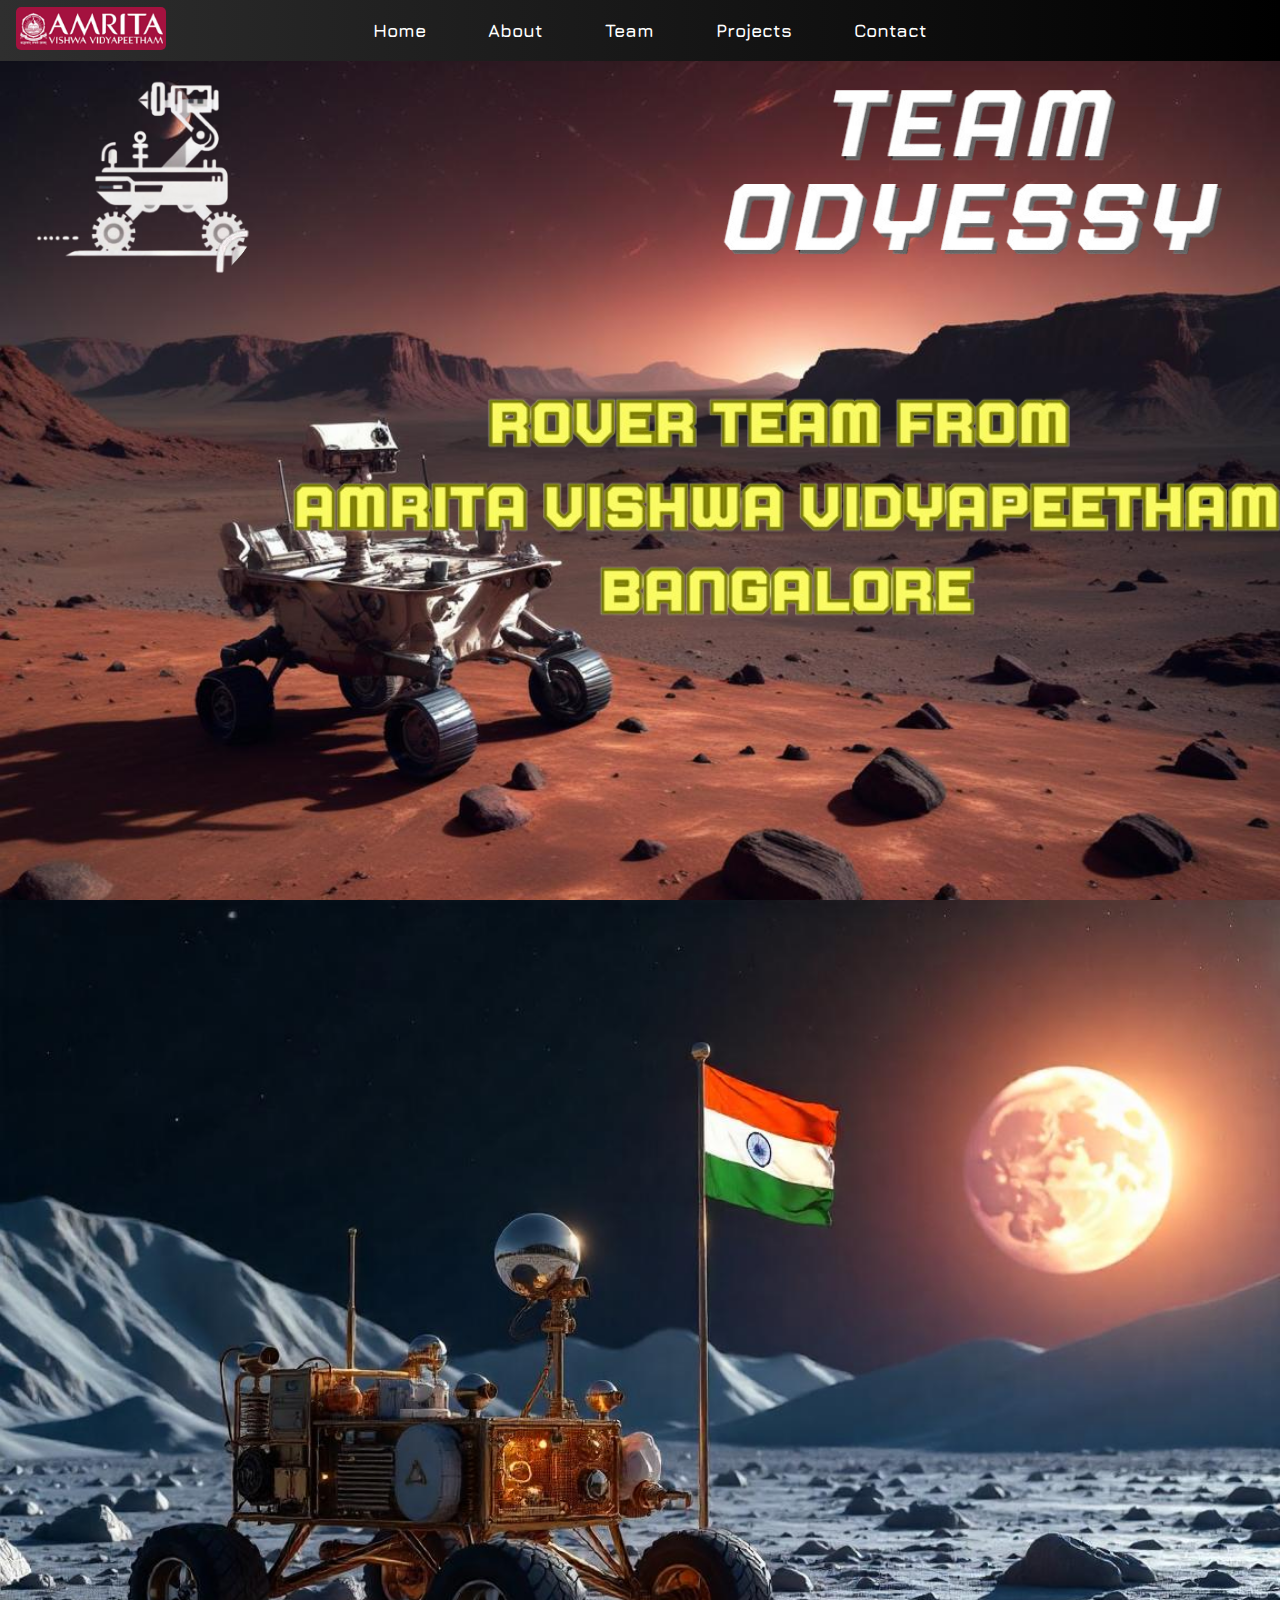
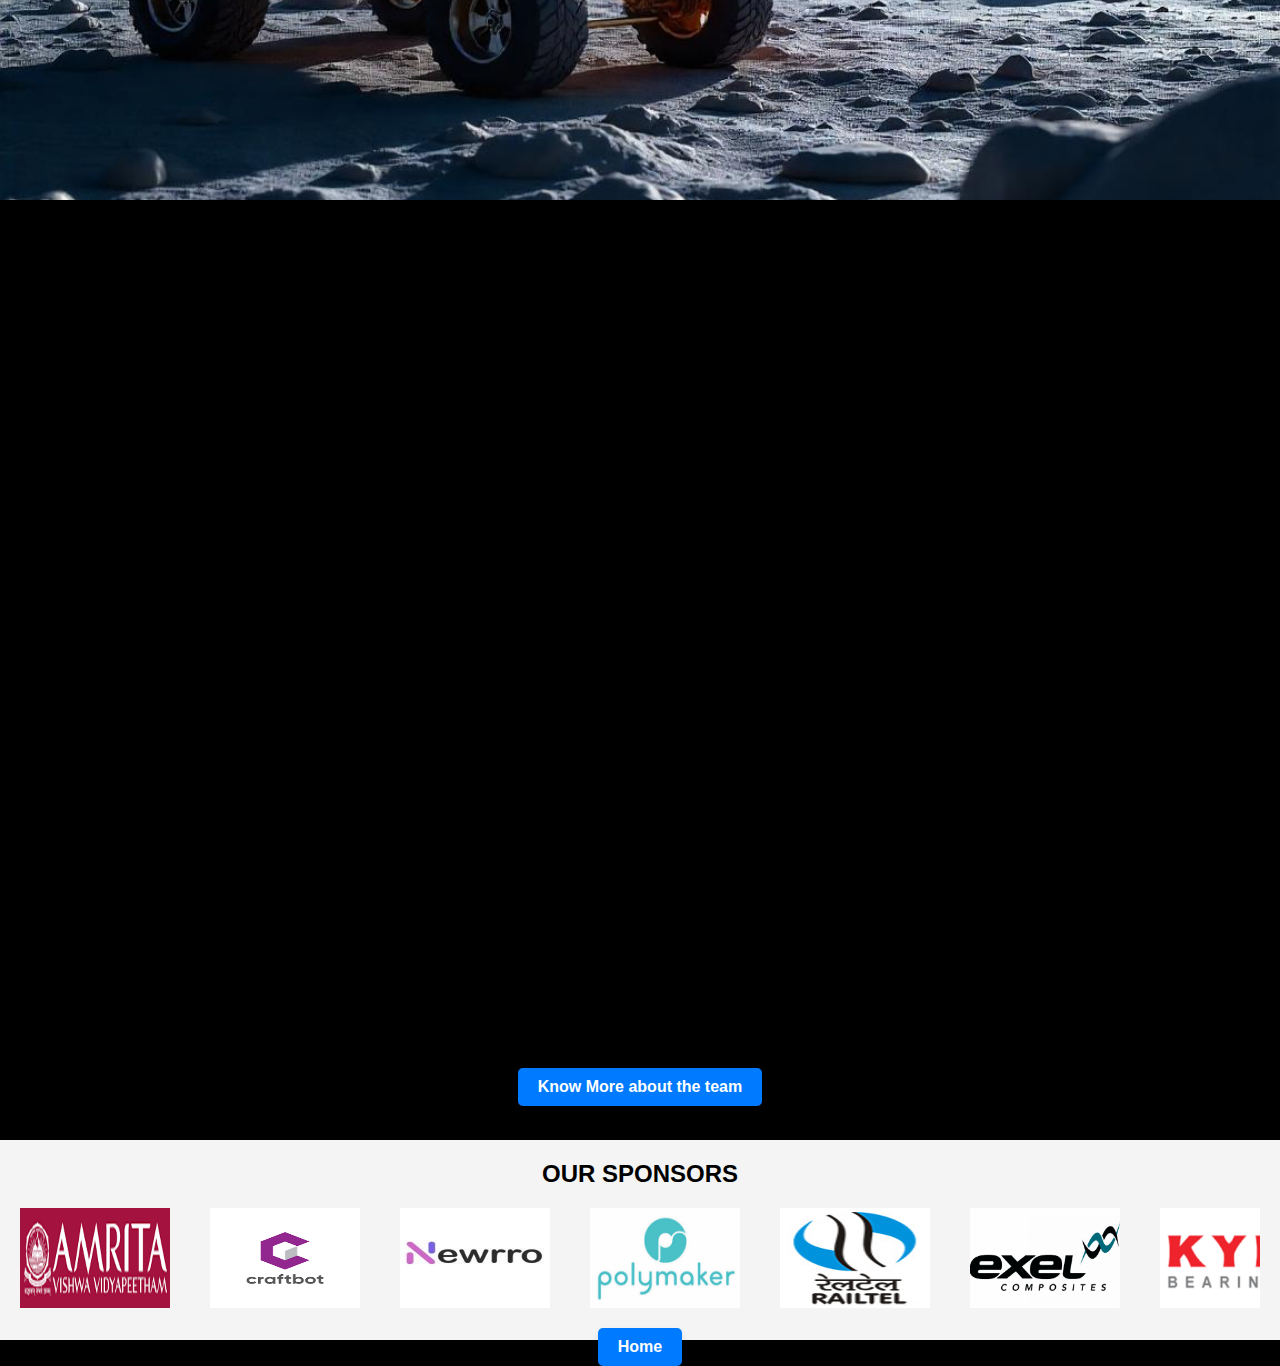
==== index.html @ bc25b9a4 "audio playback settings" ====
<!DOCTYPE html>
<html lang="en">
<head>
    <meta charset="UTF-8">
    <meta name="viewport" content="width=device-width, initial-scale=1.0">
    <title>Rover Team AVVB</title>
    <link rel="stylesheet" href="style.css">
    <link href="https://fonts.googleapis.com/css2?family=Jura:wght@400&display=swap" rel="stylesheet">
    <style>
        html {
            scroll-behavior: smooth;
        }
    </style>
    <style>
        .section4 {
            text-align: center;
            padding: 20px;
            background-color: #f4f4f4;
        }
        
        .sponsors-container {
            overflow: hidden;
            width: 100%;
            position: relative;
            margin: 20px 0;
        }
        
        .sponsors-slider {
            display: flex;
            gap: 40px;
            animation: scroll 10s linear infinite;
            will-change: transform;
        }
        
        .sponsors-slider img {
            width: 150px;
            height: 100px;
            flex-shrink: 0;
        }
        
        @keyframes scroll {
            0% {
                transform: translateX(0);
            }
            100% {
                transform: translateX(-100%);
            }
        }
        
        /* Use JavaScript to duplicate images for seamless effect */
        </style>
        
        <script>
        document.addEventListener("DOMContentLoaded", () => {
            const slider = document.querySelector(".sponsors-slider");
            const images = Array.from(slider.children);
        
            // Duplicate images for a seamless loop
            images.forEach((img) => {
                const clone = img.cloneNode(true);
                slider.appendChild(clone);
            });
        });
        </script>
    </style>

</head>
<body>
    <div class="custom-cursor"></div>

    <!-- Menu Bar -->
    <nav class="navbar">
        <ul class="nav-links">
            <li class="nav-logo">
                <a href="https://www.amrita.edu/campus/bengaluru/">
                    <img src="amrita.png" alt="Logo" class="logo-img"> 
                </a>
            </li>
            <break>
            </break>
            <li><a href="#section1">Home</a></li>
            <li><a href="#section2">About</a></li>
            <li><a href="#section3">Team</a></li>
            <li><a href="#section4">Projects</a></li>
            <li><a href="#section5">Contact</a></li>
        </ul>
    </nav>

    <div class="container">
        <!-- Section 1 -->
        <section id="section1" class="section1">
            <div class="logo">
                <img src="rover_logo-removebg-preview.png" alt="Logo">
            </div>
            <div class="team-name">
                <img src="Team_name-removebg-preview.png" alt="Team Name">
            </div>
            <div class="home-info">
                <img src="home_bg.png" alt="Home Background">
            </div>
        </section>
        
        <section id="section2" class="section2">
            <!-- Add content for Section 2 -->
        </section>
        <section id="section3" class="section3">
            <div class="video-container">
                <!-- Embed .mp4 Video -->
                <video id="playable-video" width="100%" height="auto" muted autoplay loop>
                    <source src="IRC (International Rover Challenge) ｜ Team Odyssey ｜ AVVB ｜ Rover Functionality Demonstration ｜.mp4" type="video/mp4">
                    Your browser does not support the video tag.
                </video>
            </div>
                               
            <br>
            <div class="know-more">
                <a href="Teams.html" class="button">Know More about the team</a>
            </div>
        </section>
        <section id="section5" class="section5">
        </section>

        <section id="section4" class="section4">
            <div>
                <h2>OUR SPONSORS</h2>
            </div>
            <div class="sponsors-container">
                <div class="sponsors-slider">
                    <img src="amrita.png" alt="Sponsor 1">
                    <img src="images.png" alt="Sponsor 2">
                    <img src="newwro.jpg" alt="Sponsor 3">
                    <img src="Polymaker.png" alt="Sponsor 4">
                    <img src="railtellogo.png" alt="Sponsor 5">
                    <img src="Screenshot 2024-12-31 112142.png" alt="Sponsor 6">
                    <img src="Screenshot 2024-12-31 112437.png" alt="Sponsor 7">
                    <img src="lighthouselogo.png" alt="Sponsor 8">
                </div>
            </div>
            <div class="text">
                <a href="#section1" class="button">Home</a>
            </div>
        </section>
    </div>

    <script>
        const cursor = document.querySelector('.custom-cursor');
        document.addEventListener('mousemove', (e) => {
            cursor.style.top = `${e.clientY}px`;
            cursor.style.left = `${e.clientX}px`;
        });

        document.addEventListener('mousedown', () => {
            cursor.style.transform = 'scale(0.8)';
        });

        document.addEventListener('mouseup', () => {
            cursor.style.transform = 'scale(1)';
        });
    </script>
    <script>
        const video = document.getElementById('playable-video');
    
        // Unmute and play the video when the section is visible and user has interacted
        const observer = new IntersectionObserver((entries) => {
            entries.forEach(entry => {
                if (entry.isIntersecting) {
                    if (video.paused) {
                        video.play(); // Play the video if it's paused
                    }
    
                    // Check if the user has interacted with the page
                    if (!video.muted && video.readyState >= 3) {
                        video.muted = false; // Unmute the video
                    }
                } else {
                    video.pause(); // Pause video when not visible
                }
            });
        }, { threshold: 0.5 }); // Trigger when 50% of the video is visible
    
        // Observe the video container
        observer.observe(video);
    
        // Ensure unmuting works after user interaction
        document.addEventListener('click', () => {
            if (video.muted) {
                video.muted = false; // Unmute the video
                video.play(); // Play the video if muted
            }
        });
    </script>    
</body>
</html>
---- style.css ----
/* Reset some default styles */
* {
    margin: 0;
    padding: 0;
    box-sizing: border-box;
}

.section4 h2{
    font-family: 'Gill Sans', 'Gill Sans MT', Calibri, 'Trebuchet MS', sans-serif;
    color: black;

}

/* Custom Cursor */
.custom-cursor {
    position: fixed;
    top: 0;
    left: 0;
    width: 20px;
    height: 20px;
    border: 2px solid rgba(255, 255, 255, 0.8);
    border-radius: 50%;
    pointer-events: none; /* Ensures it doesn’t interfere with clicking */
    background-color: rgba(255, 255, 255, 0.2);
    transform: translate(-50%, -10%);
    transition: transform 0.1s ease, width 0.2s ease, height 0.2s ease;
    z-index: 1000;
}

/* Hover Effect on Interactive Elements */
.section1:hover ~ .custom-cursor {
    width: 50px;
    height: 50px;
    background-color: rgba(255, 255, 255, 0.5);
    border-color: rgba(255, 255, 255, 0.5);
}

/* Body Styling */
body {
    background-color: black;
    color: white;
    font-family: Arial, sans-serif;
    margin: 0;
}

/* Navbar */
.navbar {
    background: linear-gradient(90deg, #2f2f2f, #000000); /* Gradient from black to gray */
    padding: 20px 20px;
    position: fixed;
    top: 0;
    width: 100%;
    z-index: 1000;
    display: flex; /* Makes sure the content aligns properly */
    justify-content: space-between; /* Space out logo and the nav items */
    align-items: center; /* Vertically center items */
}

.home-info{
    position: absolute;
    align-items: center;
    padding-top: 130px;
    padding-left: 150px;
}

.home-info img{
    width: 120%;
}
.nav-links {
    list-style-type: none;
    display: flex;
    justify-content: center;
    align-items: center;
    margin-left: 20px; /* Adds some space between the logo and the navigation items */
    flex-grow: 1; /* Ensures the navigation items expand to fill space */
}

.nav-links li {
    margin: 0 15px;
}

.nav-links a {
    font-family: 'Jura', sans-serif;
    color: white;
    font-weight: bolder;
    text-decoration: none;
    font-size: 18px;
    padding: 8px 16px;
    transition: background-color 0.3s ease;
}

.nav-links a:hover {
    background-color: #555;
    border-radius: 5px;
}

/* Styling the logo image on the left */
.nav-logo {
    left: -15px;
    position: absolute;

}

.logo-img {
    width: 150px;  /* Adjust size based on your image */
    height: auto;
    border-radius: 5px;
}

/* Container */
.container {
    width: 100%;
    height: 100vh;
}

/* Section Styles */
section {
    width: 100%;
    height: auto;
    padding: 20px;
}

/* Section 1 */
.section1 {
    display: flex;
    position: relative;
    background-image: url('image1_bg.jpeg'); /* Replace with your actual background image */
    

    background-size: cover;
    justify-content: flex-start;
    align-items: center;
    height: 100vh; /* Ensure the section fills the height of the screen */
    padding: 0 20px;
}

/* Logo Styles */
.logo {
    width: 250px;
    height: 200px;
    position: absolute;
    top: 70px;
    left: 10px;
    clip-path: circle(60%);
    background-image: url('rover_logo-removebg-preview.png'); /* Replace with your logo image */
    background-size: cover;
    background-position: center;
}

/* Team Name Styles */
.team-name {
    position: absolute;
    right: 20px;
    top: 260px;
    transform: translateY(-80%);
}

.team-name img {
    width: 600px; /* Adjust image size for team name */
    height: auto;
}

/* Section 2 (for later content) */
.section2 {
    display: flex;
    position: relative;
    background-image: url('rover_about.jpeg'); /* Replace with your actual background image */
    background-size: cover;
    justify-content: flex-start;
    align-items: center;
    height: 100vh; /* Ensure the section fills the height of the screen */
    padding: 0 20px;
}

.rover2 img{
    height: 100vh;
    width: relative;
}

/* Container for the video */
.video-container {
    position: relative;
    width: 100%;
    height: 100%;
    overflow: hidden;
}

#background-video {
    position: absolute;
    top: 0;
    left: 0;
    width: 100%;
    height: 100vh;
    object-fit: cover; /* Ensures video covers the section while maintaining aspect ratio */
    z-index: -1; /* Ensure the video is behind other content */
}

/* Additional section styling */
.section3 {
    position: relative;
    width: 100%;
    height: 100vh; /* Full height of the viewport */
    color: white;
    text-align: center;
    padding: 50px;
}

.section4 {
    position: relative;
    width: 100%;
    height: 200px; /* Full height of the viewport */
    color: white;
    background-color: white;
    text-align: center;
    padding: 50px;
}

.button {
    display: inline-block;
    padding: 10px 20px;
    font-size: 16px;
    font-weight: bold;
    color: #fff;
    background-color: #007BFF; /* Blue color */
    border: none;
    border-radius: 5px;
    text-decoration: none;
    box-shadow: 0 4px 6px rgba(0, 0, 0, 0.1);
    transition: all 0.3s ease;
}

.button:hover {
    background-color: #0056b3; /* Darker blue on hover */
    box-shadow: 0 6px 8px rgba(0, 0, 0, 0.2);
    transform: translateY(-2px); /* Slight upward movement on hover */
}

.button:active {
    background-color: #00408d; /* Even darker blue on click */
    box-shadow: 0 3px 4px rgba(0, 0, 0, 0.2);
    transform: translateY(1px); /* Downward movement on click */
}

/* Media Queries for Responsive Design */

/* For devices with width up to 768px (tablets, large phones) */
@media (max-width: 768px) {
    /* Adjust Navbar */
    .navbar {
        padding: 15px;
    }

    /* Adjust Navbar Links */
    .nav-links {
        flex-direction: column;
    }

    .nav-links li {
        margin: 10px 0;
    }

    .nav-links a {
        font-size: 16px;
    }

    /* Section 1 Layout (stack logo and team name vertically) */
    .section1 {
        flex-direction: column;
        justify-content: center;
        align-items: center;
        padding: 40px 10px;
    }

    .logo {
        width: 150px;
        height: 150px;
        top: 10px;
    }

    .team-name {
        position: relative;
        top: 20px;
        right: 0;
        transform: none;
        text-align: center;
    }

    .team-name img {
        width: 100%;
        max-width: 400px; /* Adjust max-width for smaller screens */
    }
}

/* For devices with width up to 480px (small phones) */
@media (max-width: 480px) {
    .navbar {
        padding: 10px;
    }

    .nav-links {
        flex-direction: column;
    }

    .nav-links a {
        font-size: 14px;
    }

    /* Section 1 Adjustments */
    .section1 {
        padding: 20px;
    }

    .logo {
        width: 120px;
        height: 120px;
        top: 10px;
    }

    .team-name {
        position: relative;
        top: 10px;
        right: 0;
        transform: none;
        text-align: center;
    }

    .team-name img {
        width: 100%;
        max-width: 300px;
    }
}
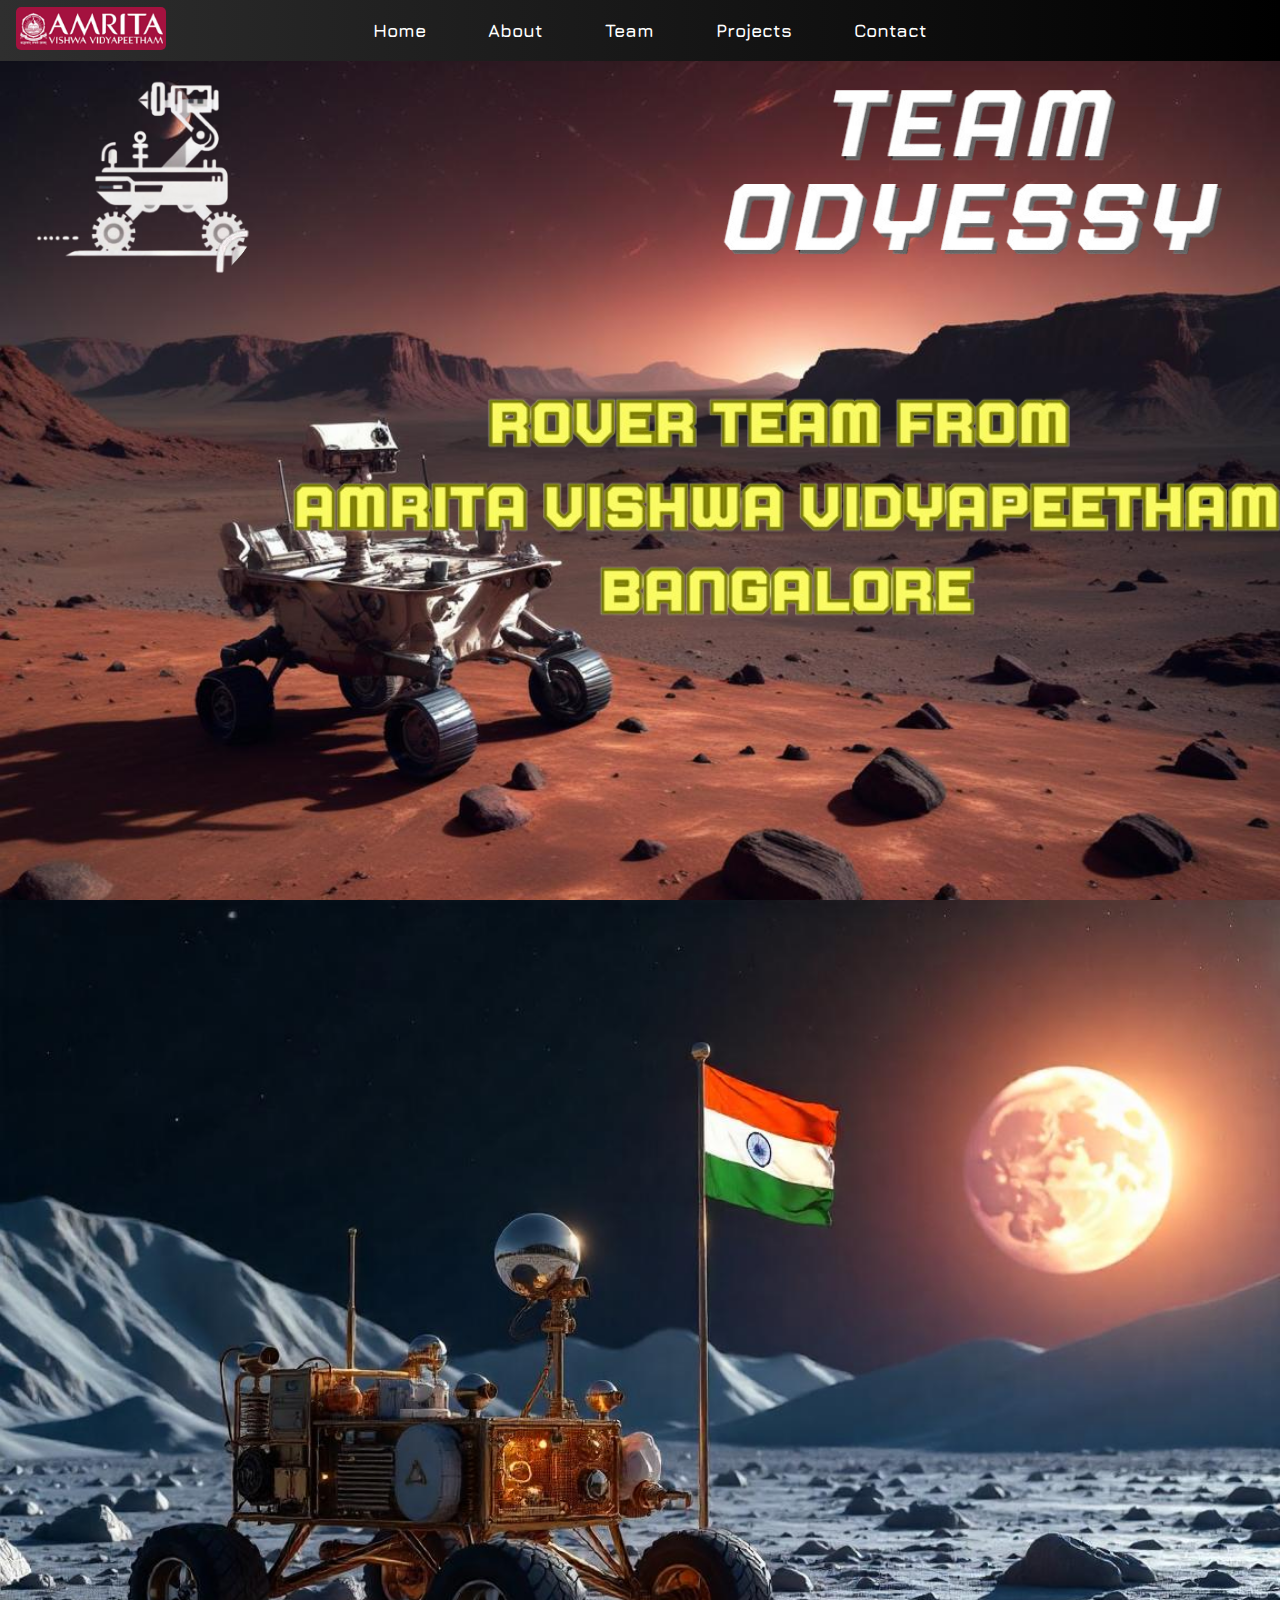
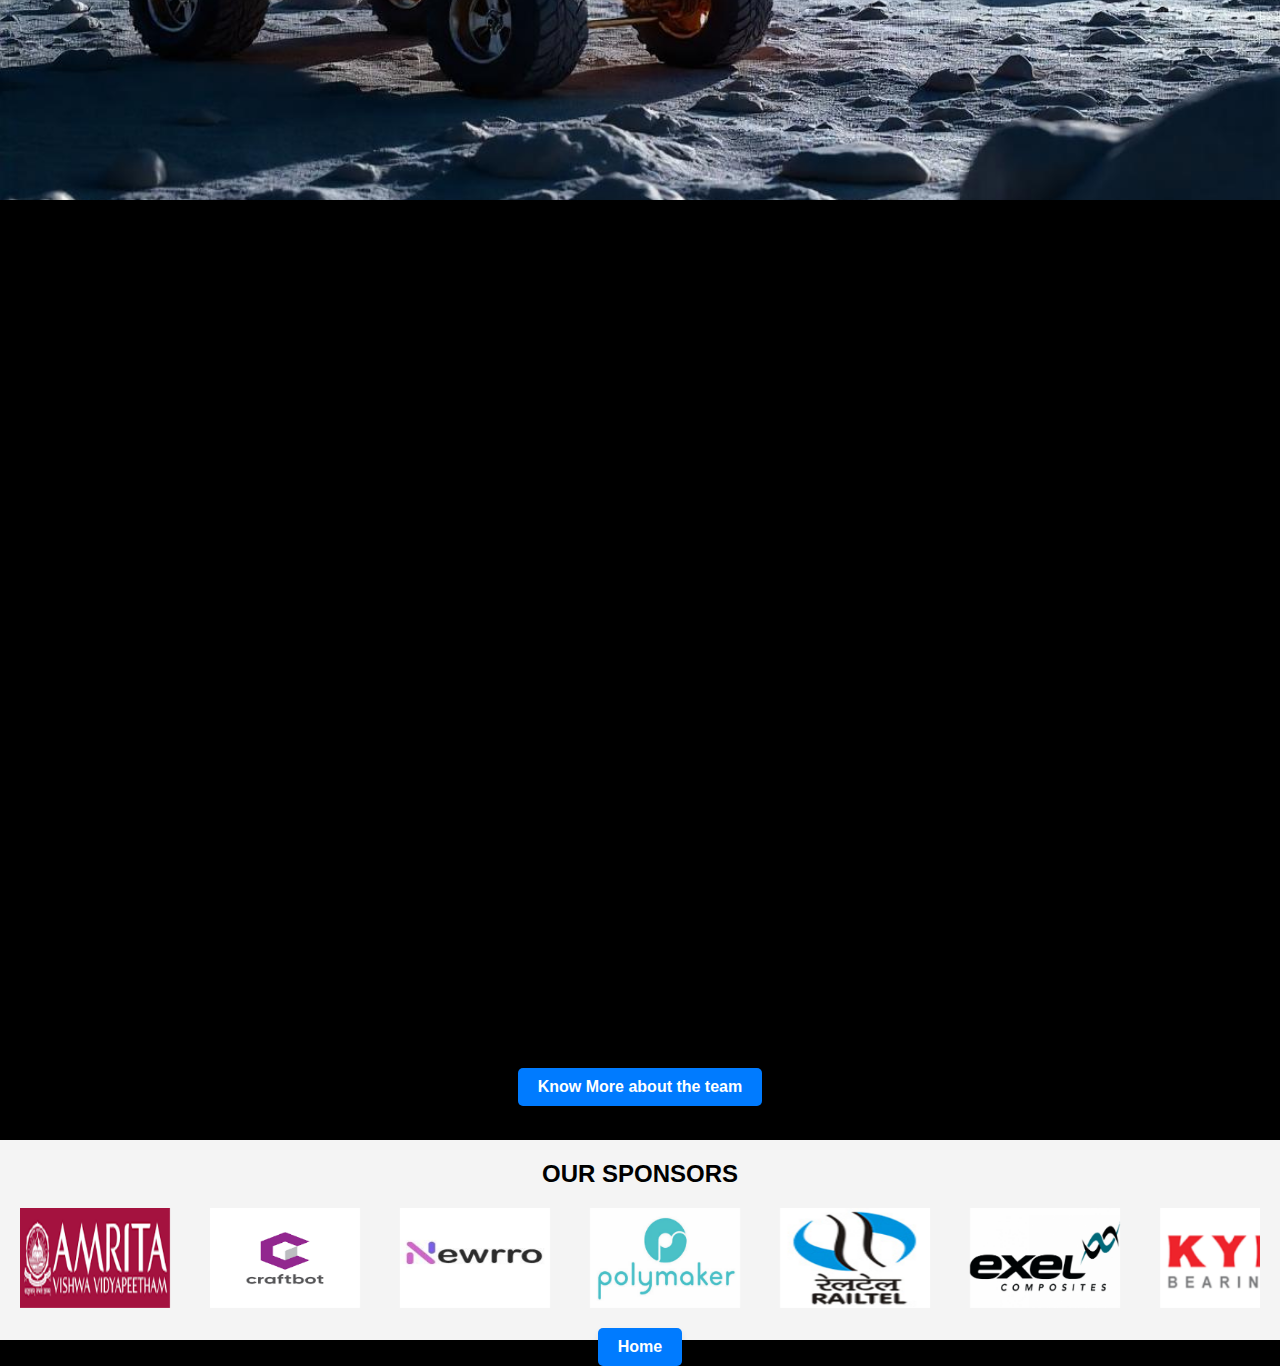
==== commit af84bc1a: "audio settings" ====
--- a/index.html
+++ b/index.html
@@ -148,11 +148,9 @@
             cursor.style.top = `${e.clientY}px`;
             cursor.style.left = `${e.clientX}px`;
         });
-
         document.addEventListener('mousedown', () => {
             cursor.style.transform = 'scale(0.8)';
         });
-
         document.addEventListener('mouseup', () => {
             cursor.style.transform = 'scale(1)';
         });
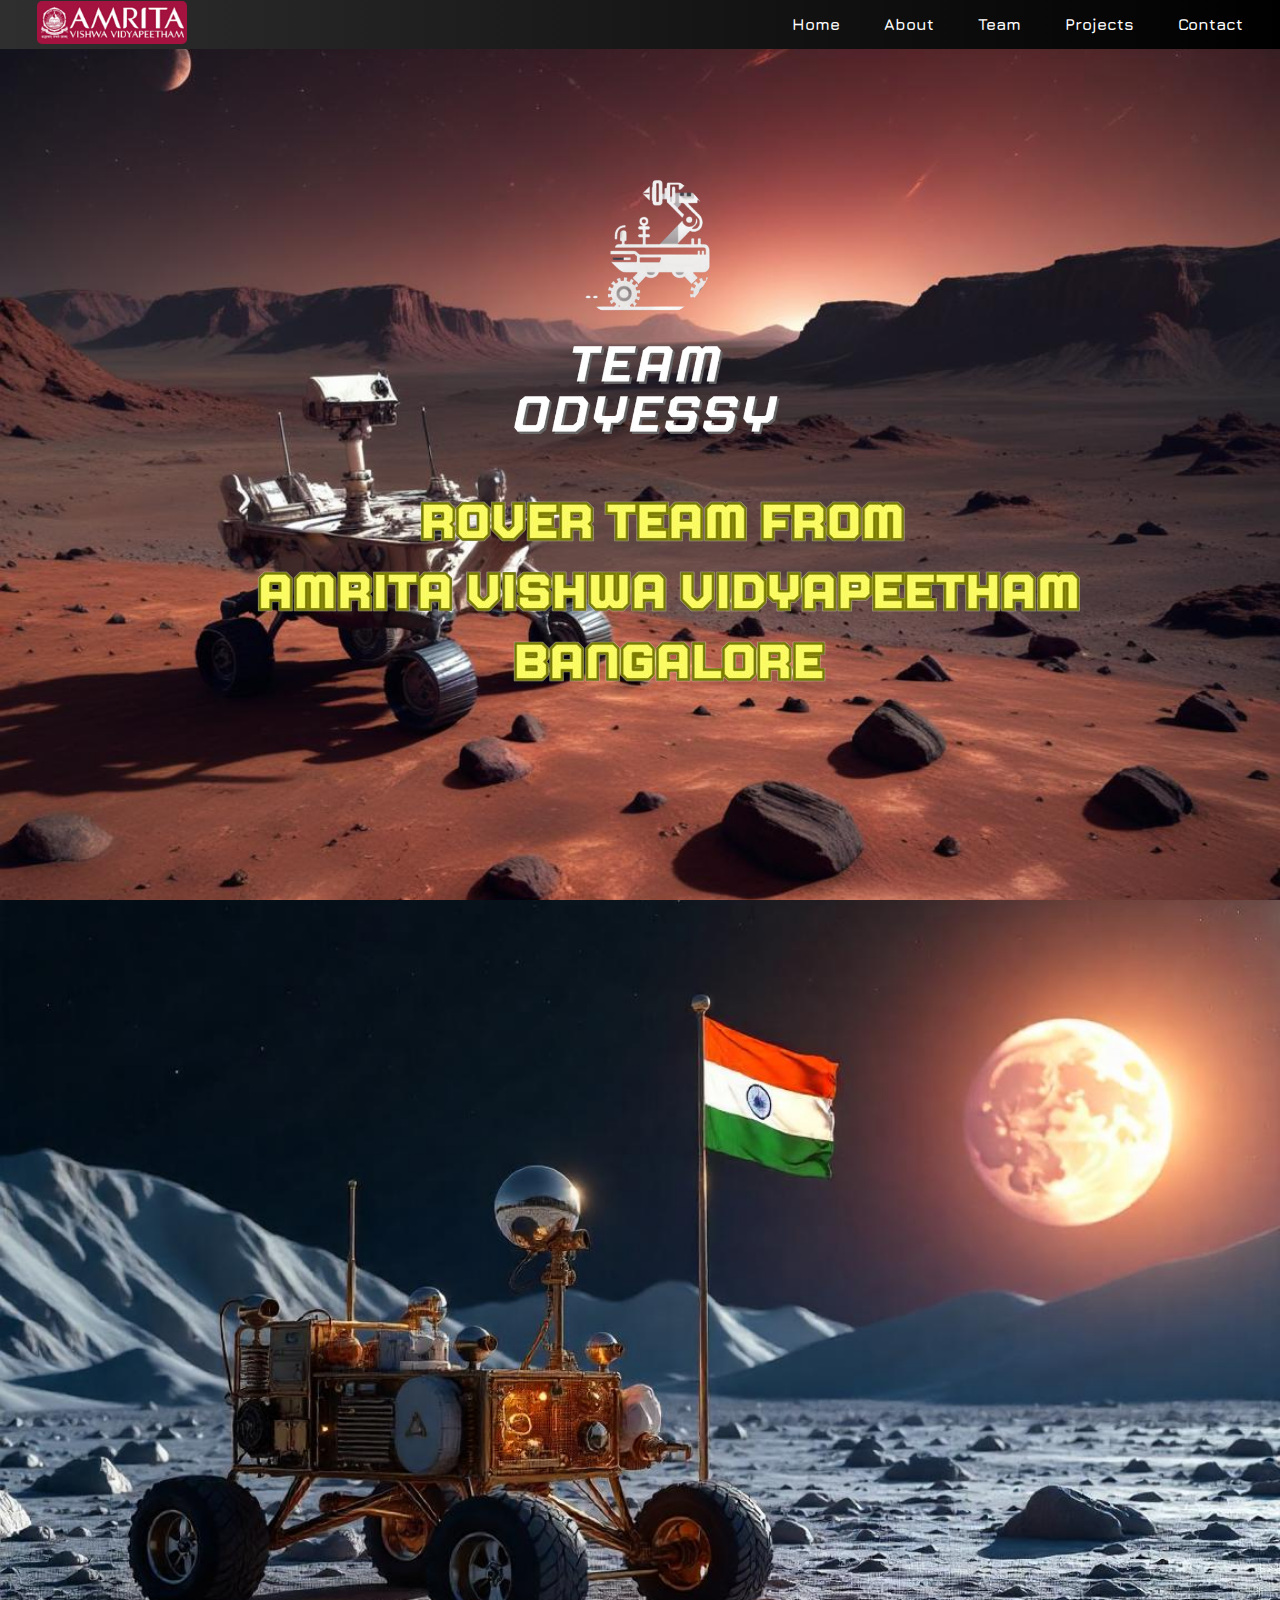
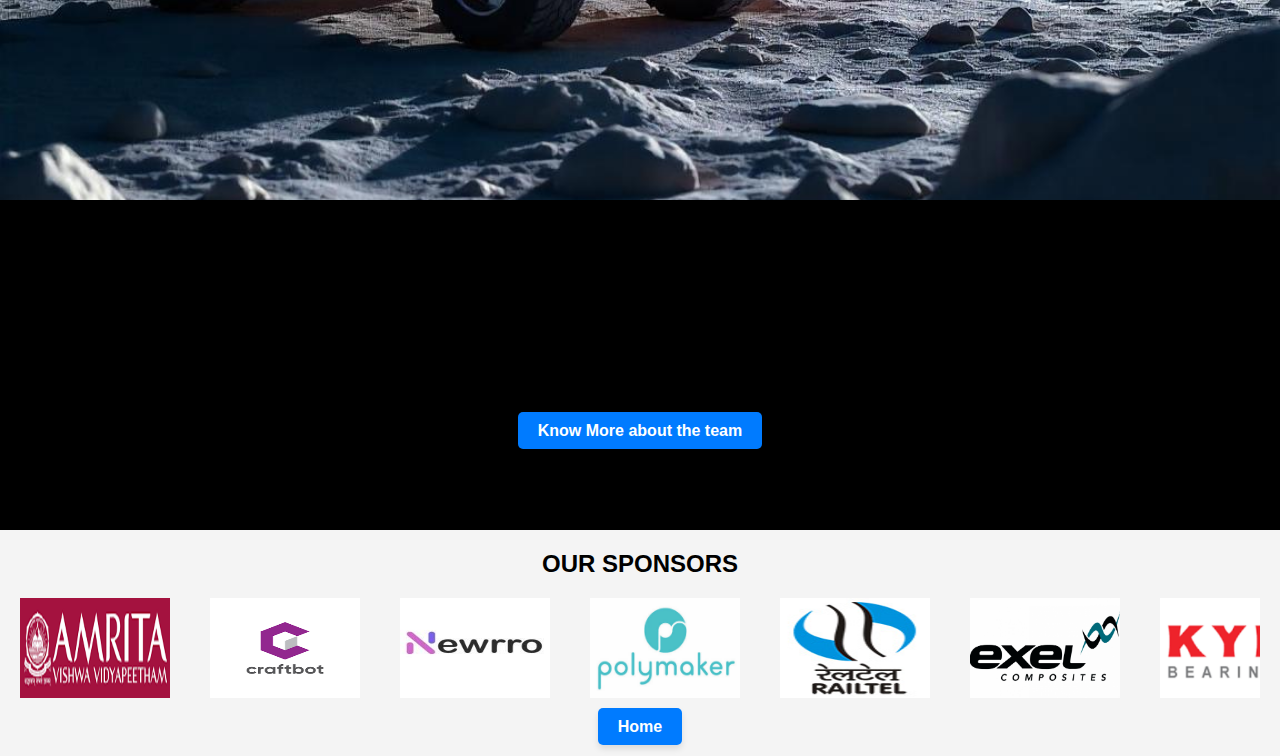
==== commit 095c182b: "images and Videos" ====
--- a/index.html
+++ b/index.html
@@ -17,27 +17,23 @@
             padding: 20px;
             background-color: #f4f4f4;
         }
-        
         .sponsors-container {
             overflow: hidden;
             width: 100%;
             position: relative;
             margin: 20px 0;
         }
-        
         .sponsors-slider {
             display: flex;
             gap: 40px;
             animation: scroll 10s linear infinite;
             will-change: transform;
         }
-        
         .sponsors-slider img {
             width: 150px;
             height: 100px;
             flex-shrink: 0;
         }
-        
         @keyframes scroll {
             0% {
                 transform: translateX(0);
@@ -46,7 +42,6 @@
                 transform: translateX(-100%);
             }
         }
-        
         /* Use JavaScript to duplicate images for seamless effect */
         </style>
         
@@ -73,7 +68,7 @@
         <ul class="nav-links">
             <li class="nav-logo">
                 <a href="https://www.amrita.edu/campus/bengaluru/">
-                    <img src="amrita.png" alt="Logo" class="logo-img"> 
+                    <img src="Images/amrita.png" alt="Logo" class="logo-img"> 
                 </a>
             </li>
             <break>
@@ -90,13 +85,13 @@
         <!-- Section 1 -->
         <section id="section1" class="section1">
             <div class="logo">
-                <img src="rover_logo-removebg-preview.png" alt="Logo">
+                <img src="Images/rover_logo-removebg-preview.png" alt="Logo">
             </div>
             <div class="team-name">
-                <img src="Team_name-removebg-preview.png" alt="Team Name">
+                <img src="Images/Team_name-removebg-preview.png" alt="Team Name">
             </div>
             <div class="home-info">
-                <img src="home_bg.png" alt="Home Background">
+                <img src="Images/home_bg.png" alt="Home Background">
             </div>
         </section>
         
@@ -126,14 +121,14 @@
             </div>
             <div class="sponsors-container">
                 <div class="sponsors-slider">
-                    <img src="amrita.png" alt="Sponsor 1">
-                    <img src="images.png" alt="Sponsor 2">
-                    <img src="newwro.jpg" alt="Sponsor 3">
-                    <img src="Polymaker.png" alt="Sponsor 4">
-                    <img src="railtellogo.png" alt="Sponsor 5">
-                    <img src="Screenshot 2024-12-31 112142.png" alt="Sponsor 6">
-                    <img src="Screenshot 2024-12-31 112437.png" alt="Sponsor 7">
-                    <img src="lighthouselogo.png" alt="Sponsor 8">
+                    <img src="Images/amrita.png" alt="Sponsor 1">
+                    <img src="Images/images.png" alt="Sponsor 2">
+                    <img src="Images/newwro.jpg" alt="Sponsor 3">
+                    <img src="Images/Polymaker.png" alt="Sponsor 4">
+                    <img src="Images/railtellogo.png" alt="Sponsor 5">
+                    <img src="Images/Screenshot 2024-12-31 112142.png" alt="Sponsor 6">
+                    <img src="Images/Screenshot 2024-12-31 112437.png" alt="Sponsor 7">
+                    <img src="Images/lighthouselogo.png" alt="Sponsor 8">
                 </div>
             </div>
             <div class="text">
--- a/style.css
+++ b/style.css
@@ -5,10 +5,170 @@
     box-sizing: border-box;
 }
 
-.section4 h2{
-    font-family: 'Gill Sans', 'Gill Sans MT', Calibri, 'Trebuchet MS', sans-serif;
+/* General Styling */
+body {
+    background-color: black;
+    color: white;
+    font-family: Arial, sans-serif;
+    margin: 0;
+}
+
+/* Navbar */
+.navbar {
+    background: linear-gradient(90deg, #2f2f2f, #000000);
+    padding: 15px;
+    position: fixed;
+    top: 0;
+    width: 100%;
+    z-index: 1000;
+    display: flex;
+    justify-content: space-between;
+    align-items: center;
+    flex-wrap: wrap; /* Ensures content wraps on smaller screens */
+}
+
+.nav-logo {
+    position: absolute;
+    left: 15px;
+}
+
+.logo-img {
+    width: 150px;
+    height: auto;
+    border-radius: 5px;
+}
+
+.nav-links {
+    list-style-type: none;
+    display: flex;
+    justify-content: center;
+    align-items: center;
+    flex-wrap: wrap; /* Adjusts layout for smaller screens */
+    margin-left: auto; /* Push links to the right */
+}
+
+.nav-links li {
+    margin: 0 10px;
+}
+
+.nav-links a {
+    font-family: 'Jura', sans-serif;
+    color: white;
+    font-weight: bolder;
+    text-decoration: none;
+    font-size: 16px;
+    padding: 8px 12px;
+    transition: background-color 0.3s ease;
+    border-radius: 5px;
+}
+
+.nav-links a:hover {
+    background-color: #555;
+}
+
+/* Container */
+.container {
+    width: 100%;
+    min-height: 100vh;
+    display: flex;
+    flex-direction: column;
+}
+
+/* Sections */
+section {
+    width: 100%;
+    padding: 20px;
+}
+
+.section1 {
+    display: flex;
+    flex-direction: column;
+    background-image: url('image1_bg.jpeg');
+    background-size: cover;
+    background-position: center;
+    justify-content: center;
+    align-items: center;
+    min-height: 100vh;
+    text-align: center;
+}
+
+.logo {
+    width: 150px;
+    height: 150px;
+    clip-path: circle(50%);
+    background-image: url('rover_logo-removebg-preview.png');
+    background-size: cover;
+    background-position: center;
+}
+
+.team-name img {
+    width: 80%;
+    max-width: 400px;
+    height: auto;
+}
+
+/* Section 2 */
+.section2 {
+    display: flex;
+    flex-direction: column;
+    background-image: url('rover_about.jpeg');
+    background-size: cover;
+    background-position: center;
+    justify-content: center;
+    align-items: center;
+    min-height: 100vh;
+    text-align: center;
+}
+
+.rover2 img {
+    width: 100%;
+    height: auto;
+}
+
+/* Section 3 */
+.section3 {
+    display: flex;
+    flex-direction: column;
+    justify-content: center;
+    align-items: center;
+    padding: 50px 20px;
+    text-align: center;
+}
+
+/* Section 4 */
+.section4 {
+    display: flex;
+    flex-direction: column;
+    justify-content: center;
+    align-items: center;
+    padding: 50px 20px;
+    text-align: center;
+    background-color: white;
     color: black;
-
+}
+
+/* Button */
+.button {
+    padding: 10px 20px;
+    font-size: 16px;
+    font-weight: bold;
+    color: white;
+    background-color: #007BFF;
+    border: none;
+    border-radius: 5px;
+    text-decoration: none;
+    box-shadow: 0 4px 6px rgba(0, 0, 0, 0.1);
+    transition: all 0.3s ease;
+}
+
+.button:hover {
+    background-color: #0056b3;
+    box-shadow: 0 6px 8px rgba(0, 0, 0, 0.2);
+}
+
+.button:active {
+    background-color: #00408d;
+    box-shadow: 0 3px 4px rgba(0, 0, 0, 0.2);
 }
 
 /* Custom Cursor */
@@ -20,312 +180,61 @@
     height: 20px;
     border: 2px solid rgba(255, 255, 255, 0.8);
     border-radius: 50%;
-    pointer-events: none; /* Ensures it doesn’t interfere with clicking */
+    pointer-events: none;
     background-color: rgba(255, 255, 255, 0.2);
     transform: translate(-50%, -10%);
-    transition: transform 0.1s ease, width 0.2s ease, height 0.2s ease;
     z-index: 1000;
 }
 
-/* Hover Effect on Interactive Elements */
-.section1:hover ~ .custom-cursor {
-    width: 50px;
-    height: 50px;
-    background-color: rgba(255, 255, 255, 0.5);
-    border-color: rgba(255, 255, 255, 0.5);
-}
-
-/* Body Styling */
-body {
-    background-color: black;
-    color: white;
-    font-family: Arial, sans-serif;
-    margin: 0;
-}
-
-/* Navbar */
-.navbar {
-    background: linear-gradient(90deg, #2f2f2f, #000000); /* Gradient from black to gray */
-    padding: 20px 20px;
-    position: fixed;
-    top: 0;
-    width: 100%;
-    z-index: 1000;
-    display: flex; /* Makes sure the content aligns properly */
-    justify-content: space-between; /* Space out logo and the nav items */
-    align-items: center; /* Vertically center items */
-}
-
-.home-info{
-    position: absolute;
-    align-items: center;
-    padding-top: 130px;
-    padding-left: 150px;
-}
-
-.home-info img{
-    width: 120%;
-}
-.nav-links {
-    list-style-type: none;
-    display: flex;
-    justify-content: center;
-    align-items: center;
-    margin-left: 20px; /* Adds some space between the logo and the navigation items */
-    flex-grow: 1; /* Ensures the navigation items expand to fill space */
-}
-
-.nav-links li {
-    margin: 0 15px;
-}
-
-.nav-links a {
-    font-family: 'Jura', sans-serif;
-    color: white;
-    font-weight: bolder;
-    text-decoration: none;
-    font-size: 18px;
-    padding: 8px 16px;
-    transition: background-color 0.3s ease;
-}
-
-.nav-links a:hover {
-    background-color: #555;
-    border-radius: 5px;
-}
-
-/* Styling the logo image on the left */
-.nav-logo {
-    left: -15px;
-    position: absolute;
-
-}
-
-.logo-img {
-    width: 150px;  /* Adjust size based on your image */
-    height: auto;
-    border-radius: 5px;
-}
-
-/* Container */
-.container {
-    width: 100%;
-    height: 100vh;
-}
-
-/* Section Styles */
-section {
-    width: 100%;
-    height: auto;
-    padding: 20px;
-}
-
-/* Section 1 */
-.section1 {
-    display: flex;
-    position: relative;
-    background-image: url('image1_bg.jpeg'); /* Replace with your actual background image */
-    
-
-    background-size: cover;
-    justify-content: flex-start;
-    align-items: center;
-    height: 100vh; /* Ensure the section fills the height of the screen */
-    padding: 0 20px;
-}
-
-/* Logo Styles */
-.logo {
-    width: 250px;
-    height: 200px;
-    position: absolute;
-    top: 70px;
-    left: 10px;
-    clip-path: circle(60%);
-    background-image: url('rover_logo-removebg-preview.png'); /* Replace with your logo image */
-    background-size: cover;
-    background-position: center;
-}
-
-/* Team Name Styles */
-.team-name {
-    position: absolute;
-    right: 20px;
-    top: 260px;
-    transform: translateY(-80%);
-}
-
-.team-name img {
-    width: 600px; /* Adjust image size for team name */
-    height: auto;
-}
-
-/* Section 2 (for later content) */
-.section2 {
-    display: flex;
-    position: relative;
-    background-image: url('rover_about.jpeg'); /* Replace with your actual background image */
-    background-size: cover;
-    justify-content: flex-start;
-    align-items: center;
-    height: 100vh; /* Ensure the section fills the height of the screen */
-    padding: 0 20px;
-}
-
-.rover2 img{
-    height: 100vh;
-    width: relative;
-}
-
-/* Container for the video */
-.video-container {
-    position: relative;
-    width: 100%;
-    height: 100%;
-    overflow: hidden;
-}
-
-#background-video {
-    position: absolute;
-    top: 0;
-    left: 0;
-    width: 100%;
-    height: 100vh;
-    object-fit: cover; /* Ensures video covers the section while maintaining aspect ratio */
-    z-index: -1; /* Ensure the video is behind other content */
-}
-
-/* Additional section styling */
-.section3 {
-    position: relative;
-    width: 100%;
-    height: 100vh; /* Full height of the viewport */
-    color: white;
-    text-align: center;
-    padding: 50px;
-}
-
-.section4 {
-    position: relative;
-    width: 100%;
-    height: 200px; /* Full height of the viewport */
-    color: white;
-    background-color: white;
-    text-align: center;
-    padding: 50px;
-}
-
-.button {
-    display: inline-block;
-    padding: 10px 20px;
-    font-size: 16px;
-    font-weight: bold;
-    color: #fff;
-    background-color: #007BFF; /* Blue color */
-    border: none;
-    border-radius: 5px;
-    text-decoration: none;
-    box-shadow: 0 4px 6px rgba(0, 0, 0, 0.1);
-    transition: all 0.3s ease;
-}
-
-.button:hover {
-    background-color: #0056b3; /* Darker blue on hover */
-    box-shadow: 0 6px 8px rgba(0, 0, 0, 0.2);
-    transform: translateY(-2px); /* Slight upward movement on hover */
-}
-
-.button:active {
-    background-color: #00408d; /* Even darker blue on click */
-    box-shadow: 0 3px 4px rgba(0, 0, 0, 0.2);
-    transform: translateY(1px); /* Downward movement on click */
-}
-
-/* Media Queries for Responsive Design */
-
-/* For devices with width up to 768px (tablets, large phones) */
-@media (max-width: 768px) {
-    /* Adjust Navbar */
-    .navbar {
-        padding: 15px;
-    }
-
-    /* Adjust Navbar Links */
-    .nav-links {
-        flex-direction: column;
-    }
-
-    .nav-links li {
-        margin: 10px 0;
-    }
-
-    .nav-links a {
-        font-size: 16px;
-    }
-
-    /* Section 1 Layout (stack logo and team name vertically) */
-    .section1 {
-        flex-direction: column;
-        justify-content: center;
-        align-items: center;
-        padding: 40px 10px;
-    }
-
-    .logo {
-        width: 150px;
-        height: 150px;
-        top: 10px;
-    }
-
-    .team-name {
-        position: relative;
-        top: 20px;
-        right: 0;
-        transform: none;
-        text-align: center;
-    }
-
-    .team-name img {
-        width: 100%;
-        max-width: 400px; /* Adjust max-width for smaller screens */
-    }
-}
-
-/* For devices with width up to 480px (small phones) */
-@media (max-width: 480px) {
-    .navbar {
-        padding: 10px;
-    }
-
-    .nav-links {
-        flex-direction: column;
-    }
-
+/* Media Queries */
+@media (max-width: 1024px) {
     .nav-links a {
         font-size: 14px;
-    }
-
-    /* Section 1 Adjustments */
-    .section1 {
-        padding: 20px;
+        padding: 6px 10px;
     }
 
     .logo {
         width: 120px;
         height: 120px;
-        top: 10px;
-    }
-
-    .team-name {
-        position: relative;
-        top: 10px;
-        right: 0;
-        transform: none;
+    }
+
+    .team-name img {
+        max-width: 300px;
+    }
+}
+
+@media (max-width: 768px) {
+    .navbar {
+        padding: 10px;
+        flex-direction: column;
+    }
+
+    .nav-links {
+        flex-direction: column;
+    }
+
+    .nav-links li {
+        margin: 5px 0;
+    }
+
+    .section1,
+    .section2 {
         text-align: center;
     }
+}
+
+@media (max-width: 480px) {
+    .logo {
+        width: 100px;
+        height: 100px;
+    }
+
+    .nav-links a {
+        font-size: 12px;
+        padding: 4px 8px;
+    }
 
     .team-name img {
-        width: 100%;
-        max-width: 300px;
-    }
-}
+        max-width: 250px;
+    }
+}
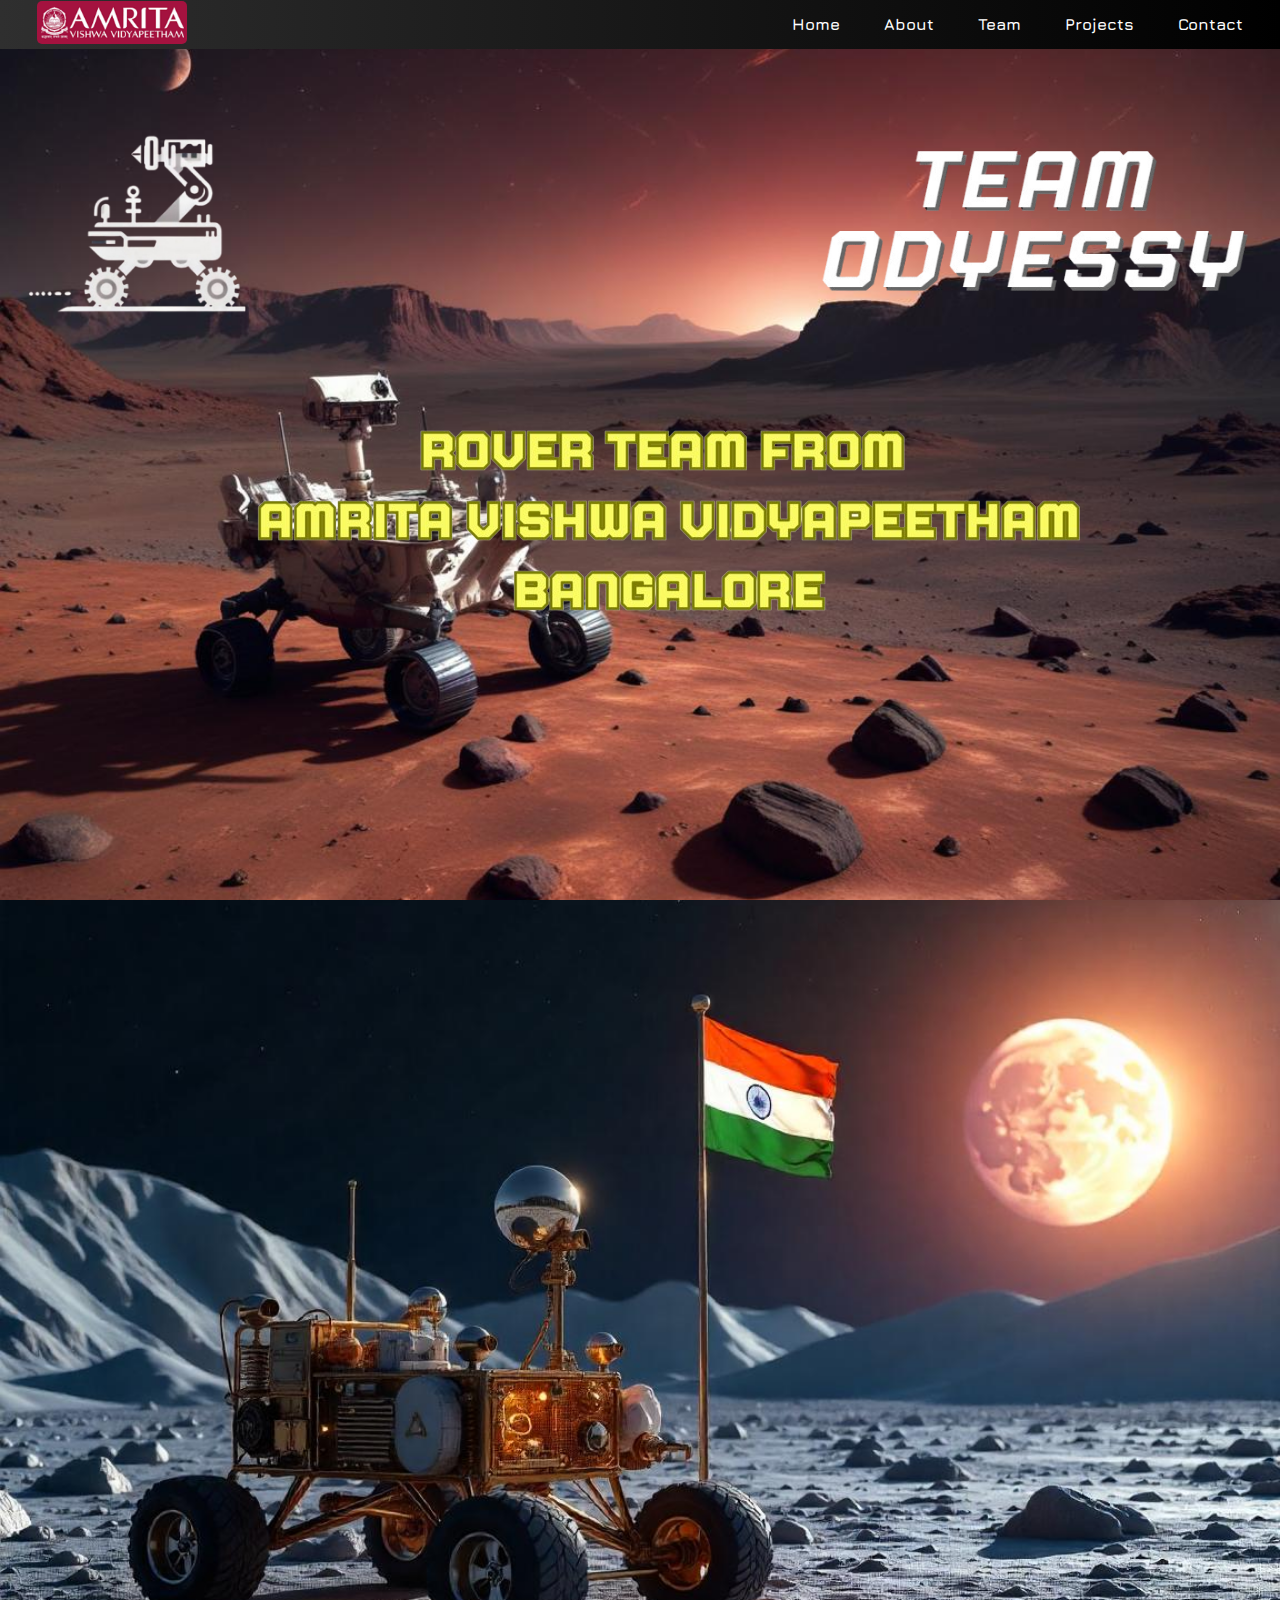
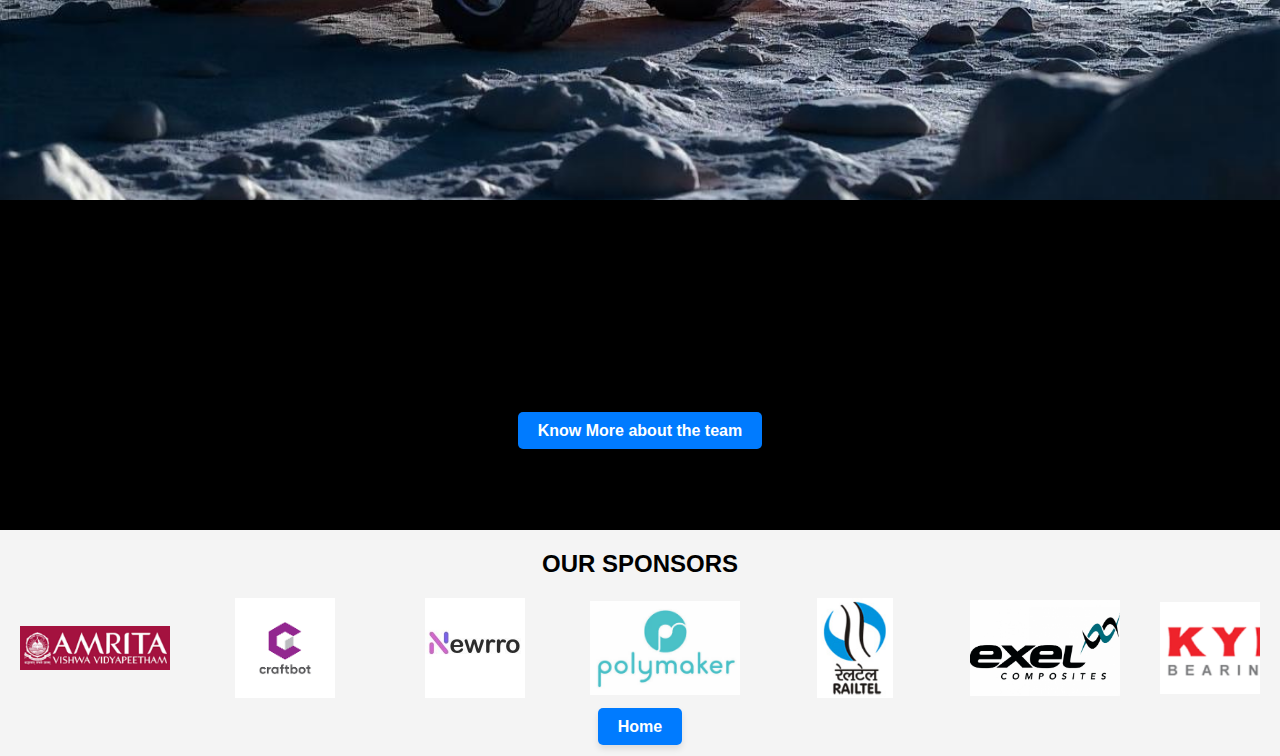
==== commit 8475550d: "commit" ====
--- a/index.html
+++ b/index.html
@@ -102,7 +102,7 @@
             <div class="video-container">
                 <!-- Embed .mp4 Video -->
                 <video id="playable-video" width="100%" height="auto" muted autoplay loop>
-                    <source src="IRC (International Rover Challenge) ｜ Team Odyssey ｜ AVVB ｜ Rover Functionality Demonstration ｜.mp4" type="video/mp4">
+                    <source src="Videos/IRC (International Rover Challenge) ｜ Team Odyssey ｜ AVVB ｜ Rover Functionality Demonstration ｜.mp4" type="video/mp4">
                     Your browser does not support the video tag.
                 </video>
             </div>
--- a/style.css
+++ b/style.css
@@ -83,7 +83,7 @@
 .section1 {
     display: flex;
     flex-direction: column;
-    background-image: url('image1_bg.jpeg');
+    background-image: url('Images/image1_bg.jpeg');
     background-size: cover;
     background-position: center;
     justify-content: center;
@@ -92,26 +92,39 @@
     text-align: center;
 }
 
-.logo {
-    width: 150px;
-    height: 150px;
-    clip-path: circle(50%);
-    background-image: url('rover_logo-removebg-preview.png');
-    background-size: cover;
-    background-position: center;
+.logo img {
+    width: 80%;
+    max-width: 20%;
+    height: auto;
+    position: absolute;
+    top: 25%;        /* Vertically centers the logo */
+    left: 0;         /* Moves the logo to the left edge */
+    transform: translateY(-50%);  /* Keeps it vertically centered */
 }
 
 .team-name img {
-    width: 80%;
-    max-width: 400px;
-    height: auto;
+    width: 70%;
+    max-width: 40%;
+    height: auto;
+    position: absolute;
+    top: 25%;        /* Vertically centers the team name */
+    right: 0;        /* Moves the team name to the right edge */
+    transform: translateY(-50%);  /* Keeps it vertically centered */
+}
+
+.home-info img {
+    top: 120%;
+    width: 100%;     /* Adjust the size of the image as needed */
+    max-width: 300rem; /* Limit the maximum width */
+    height: auto;
+    transform: translateY(30%);  /* Keeps it vertically centered */
 }
 
 /* Section 2 */
 .section2 {
     display: flex;
     flex-direction: column;
-    background-image: url('rover_about.jpeg');
+    background-image: url('Images/rover_about.jpeg');
     background-size: cover;
     background-position: center;
     justify-content: center;
@@ -186,6 +199,13 @@
     z-index: 1000;
 }
 
+.sponsors-slider img {
+    width: 15%;
+    height: auto;
+    max-height: 100px;
+    object-fit: contain;
+}
+
 /* Media Queries */
 @media (max-width: 1024px) {
     .nav-links a {
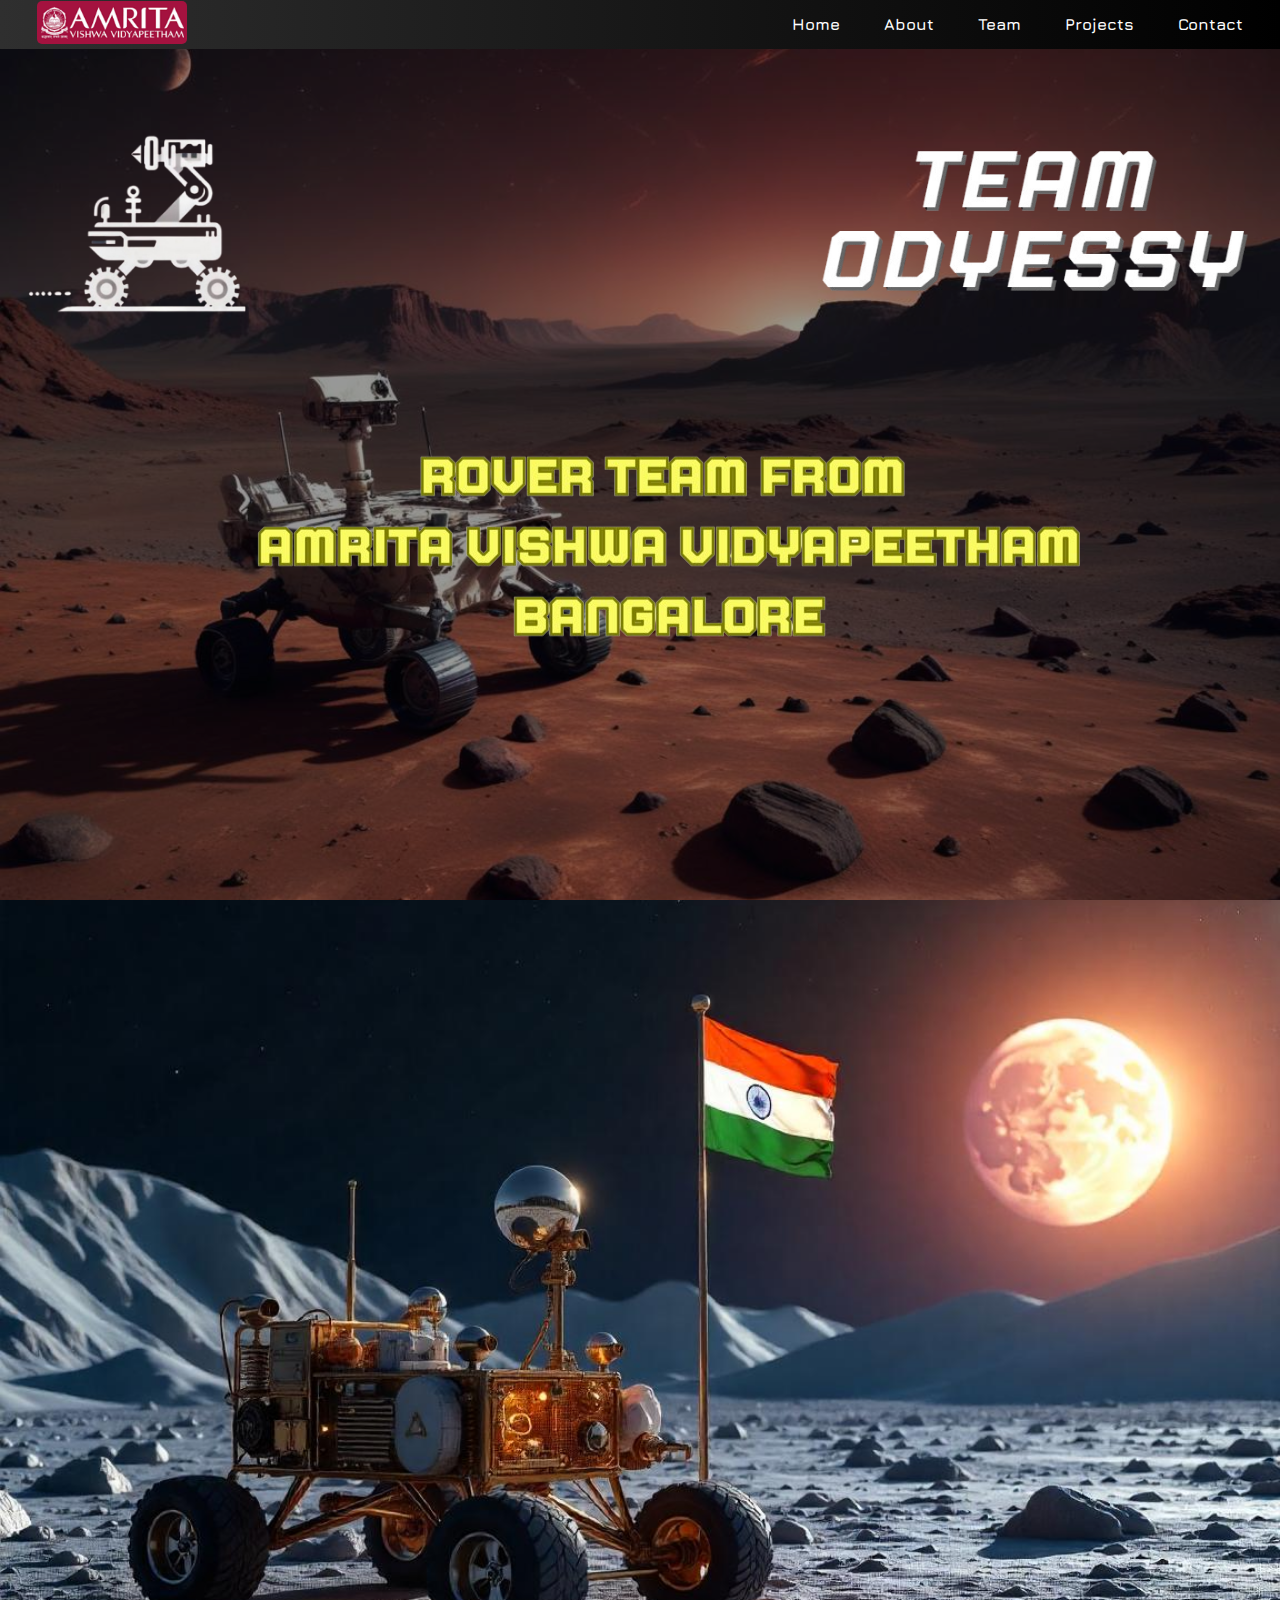
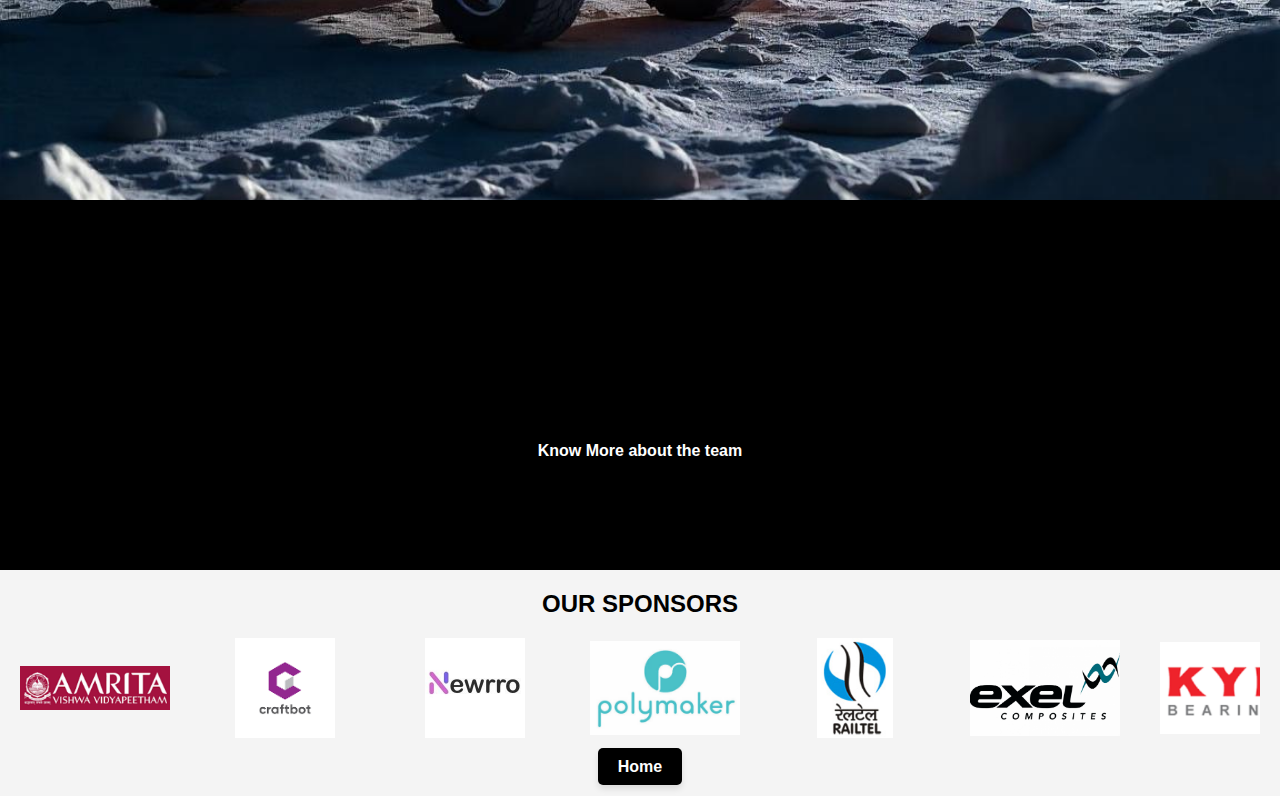
==== commit 40f3abe5: "updates" ====
--- a/index.html
+++ b/index.html
@@ -106,11 +106,12 @@
                     Your browser does not support the video tag.
                 </video>
             </div>
-                               
-            <br>
+            <br>             
+        <section id="button_sec" class="button_sec">
             <div class="know-more">
                 <a href="Teams.html" class="button">Know More about the team</a>
             </div>
+        </section>
         </section>
         <section id="section5" class="section5">
         </section>
--- a/style.css
+++ b/style.css
@@ -90,7 +90,11 @@
     align-items: center;
     min-height: 100vh;
     text-align: center;
-}
+    background-color: rgba(0, 0, 0, 0.4); /* Dark overlay */
+    background-blend-mode: multiply; /* Blends the color with the background image */
+}
+
+
 
 .logo img {
     width: 80%;
@@ -115,9 +119,11 @@
 .home-info img {
     top: 120%;
     width: 100%;     /* Adjust the size of the image as needed */
-    max-width: 300rem; /* Limit the maximum width */
-    height: auto;
-    transform: translateY(30%);  /* Keeps it vertically centered */
+    max-width: 400rem; /* Limit the maximum width */
+    height: auto;
+    position: left;
+    transform: translateX(-10%);  /* Keeps it vertically centered */
+    transform: translateY(40%);  /* Keeps it vertically centered */
 }
 
 /* Section 2 */
@@ -163,10 +169,11 @@
 /* Button */
 .button {
     padding: 10px 20px;
+    top: 50%;
     font-size: 16px;
     font-weight: bold;
     color: white;
-    background-color: #007BFF;
+    background-color: black;
     border: none;
     border-radius: 5px;
     text-decoration: none;
@@ -175,12 +182,12 @@
 }
 
 .button:hover {
-    background-color: #0056b3;
+    background-color: black;
     box-shadow: 0 6px 8px rgba(0, 0, 0, 0.2);
 }
 
 .button:active {
-    background-color: #00408d;
+    background-color: black;
     box-shadow: 0 3px 4px rgba(0, 0, 0, 0.2);
 }
 
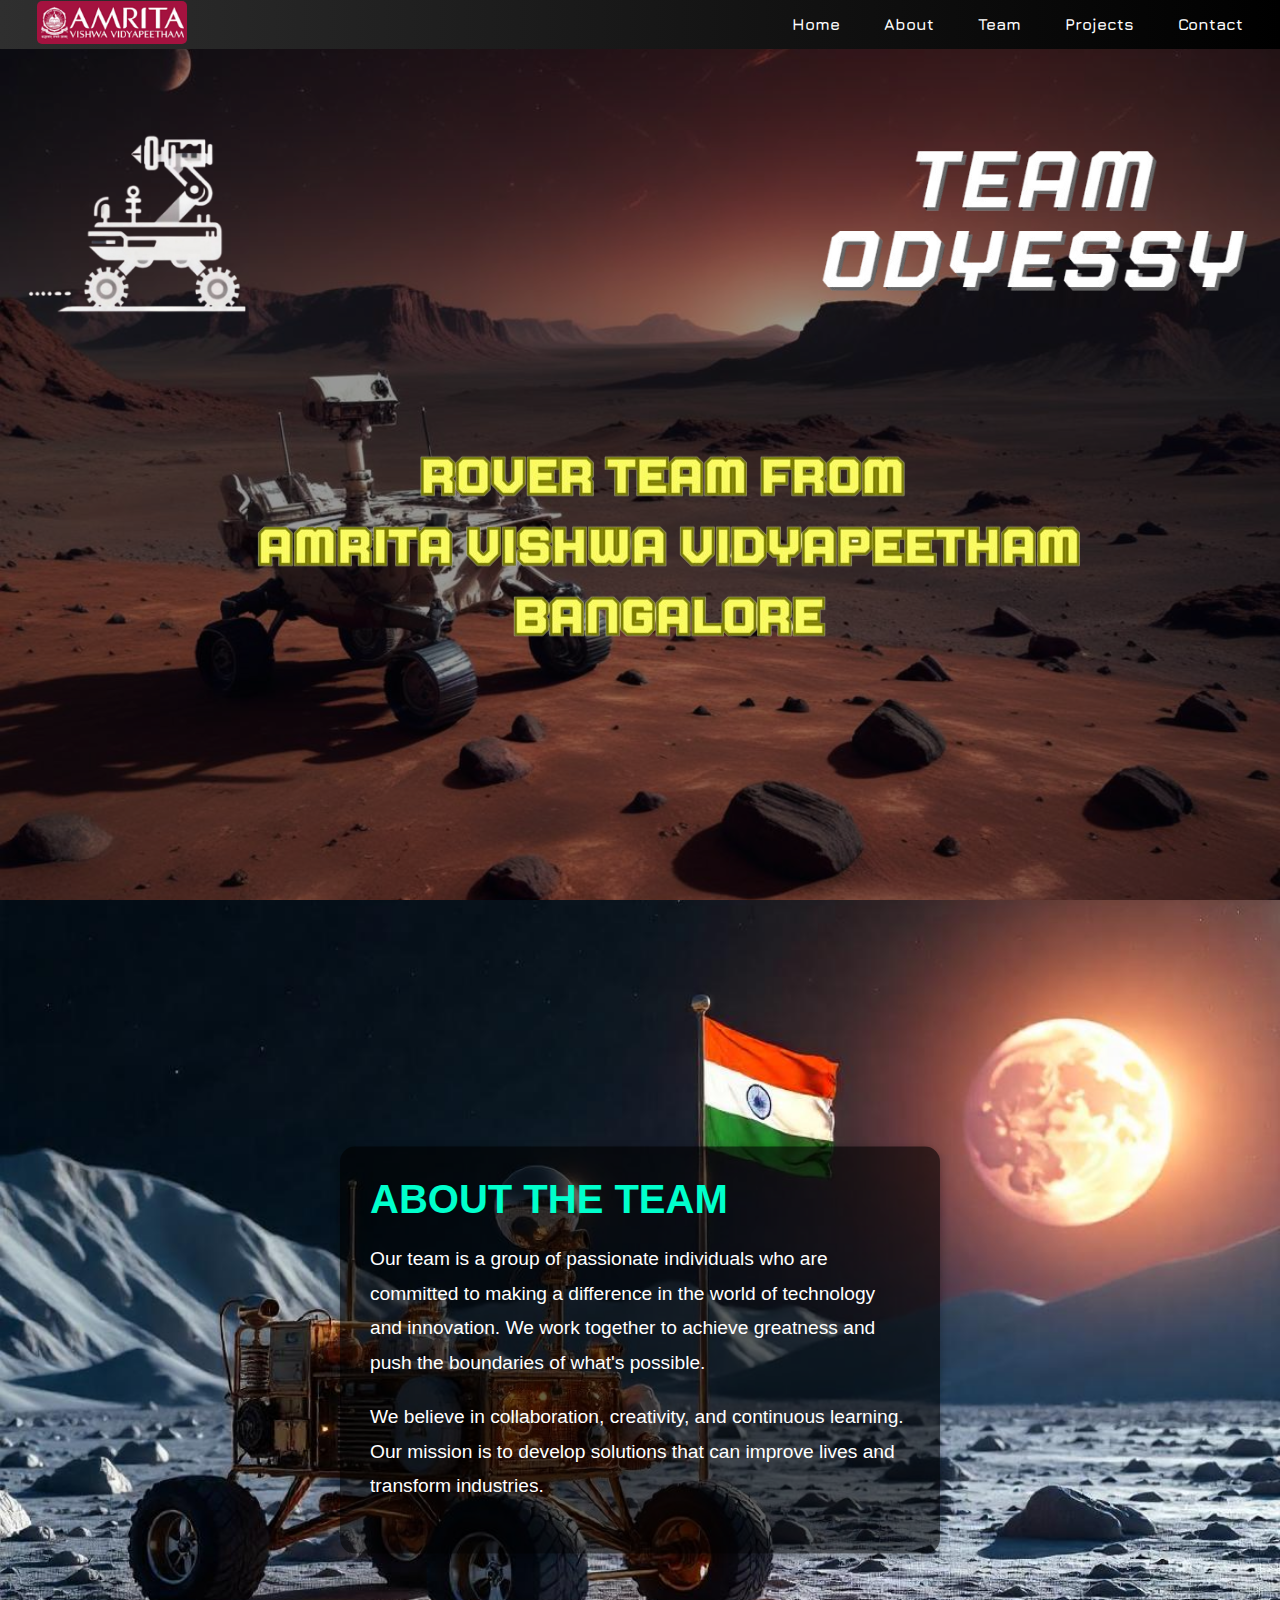
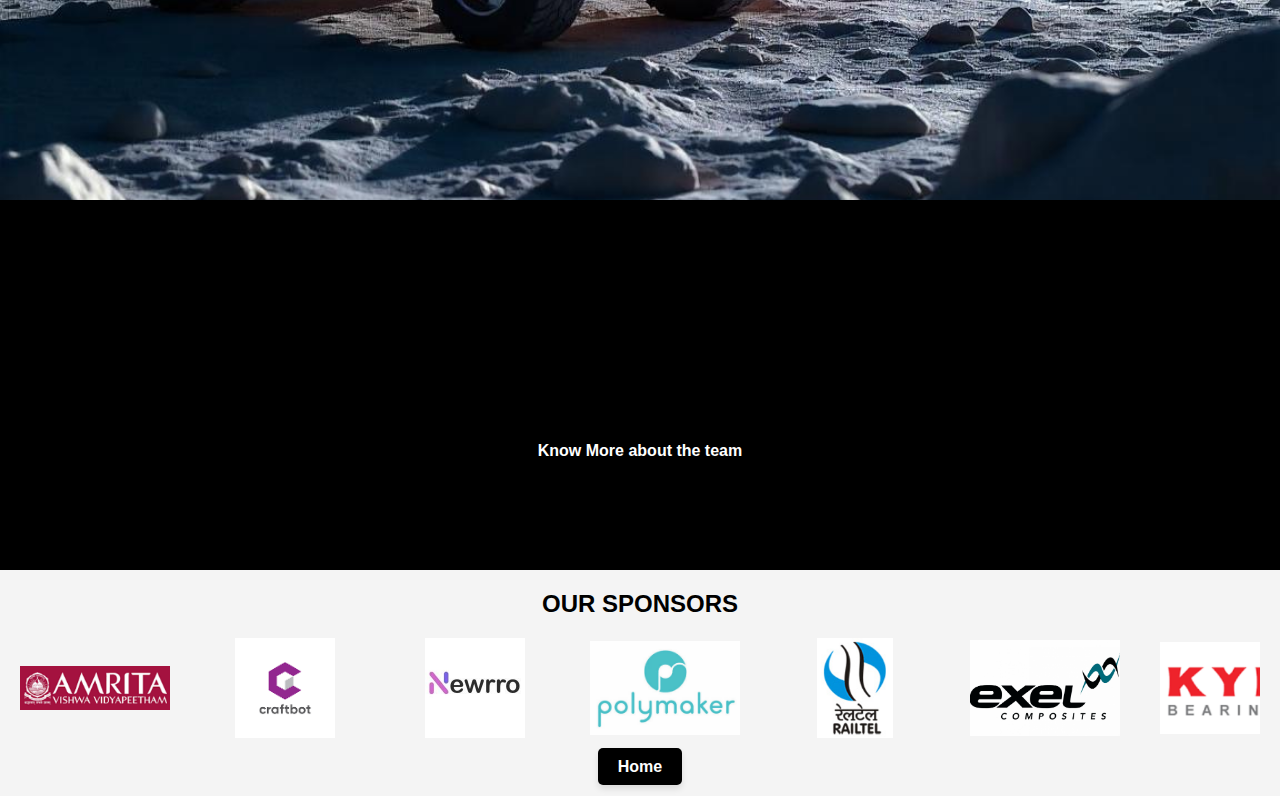
==== commit d1a5f451: "commit changes" ====
--- a/index.html
+++ b/index.html
@@ -96,8 +96,13 @@
         </section>
         
         <section id="section2" class="section2">
-            <!-- Add content for Section 2 -->
+            <div class="overlay-box">
+                <h2>About the Team</h2>
+                <p>Our team is a group of passionate individuals who are committed to making a difference in the world of technology and innovation. We work together to achieve greatness and push the boundaries of what's possible.</p>
+                <p>We believe in collaboration, creativity, and continuous learning. Our mission is to develop solutions that can improve lives and transform industries.</p>
+            </div>
         </section>
+        
         <section id="section3" class="section3">
             <div class="video-container">
                 <!-- Embed .mp4 Video -->
--- a/style.css
+++ b/style.css
@@ -126,17 +126,72 @@
     transform: translateY(40%);  /* Keeps it vertically centered */
 }
 
-/* Section 2 */
+/* Section 2 with Background Image */
+/* Section 2 with Faded Background Image */
 .section2 {
     display: flex;
     flex-direction: column;
-    background-image: url('Images/rover_about.jpeg');
+    background-image: 
+        url('Images/rover_about.jpeg'), 
+        linear-gradient(rgba(0, 0, 0, 1.5), rgba(0, 0, 0, 1.5)); /* Gradient overlay with transparency */
     background-size: cover;
     background-position: center;
     justify-content: center;
     align-items: center;
     min-height: 100vh;
     text-align: center;
+    position: relative; /* For positioning the overlay box */
+    color: white; /* Text color */
+}
+
+
+/* Overlay Box Styling */
+.overlay-box {
+    position: absolute;
+    top: 50%; /* Center the box vertically */
+    left: 50%; /* Center the box horizontally */
+    transform: translate(-50%, -50%); /* Exact centering */
+    background-color: rgba(0, 0, 0, 0.6); /* Semi-transparent black background */
+    color: white; /* Text color */
+    padding: 30px;
+    border-radius: 15px;
+    max-width: 80%;
+    width: 600px;
+    box-sizing: border-box;
+    text-align: left; /* Align text to the left */
+    box-shadow: 0 4px 10px rgba(0, 0, 0, 0.3); /* Subtle shadow for the box */
+}
+
+/* Title Styling */
+.overlay-box h2 {
+    font-size: 2.5rem;
+    margin-bottom: 20px;
+    font-family: 'Orbitron', sans-serif; /* Futuristic font */
+    text-transform: uppercase;
+    color: #00ffcc; /* Neon green color for the title */
+}
+
+/* Paragraph Styling */
+.overlay-box p {
+    font-size: 1.2rem;
+    line-height: 1.8;
+    margin-bottom: 20px;
+}
+
+/* Optional: Add animation to fade-in the overlay box */
+@keyframes fadeInOverlay {
+    0% {
+        opacity: 0;
+        transform: translate(-50%, -40%);
+    }
+    100% {
+        opacity: 1;
+        transform: translate(-50%, -50%);
+    }
+}
+
+.overlay-box {
+    animation: fadeInOverlay 3s ease-out;
 }
 
 .rover2 img {
@@ -213,6 +268,8 @@
     object-fit: contain;
 }
 
+
+
 /* Media Queries */
 @media (max-width: 1024px) {
     .nav-links a {
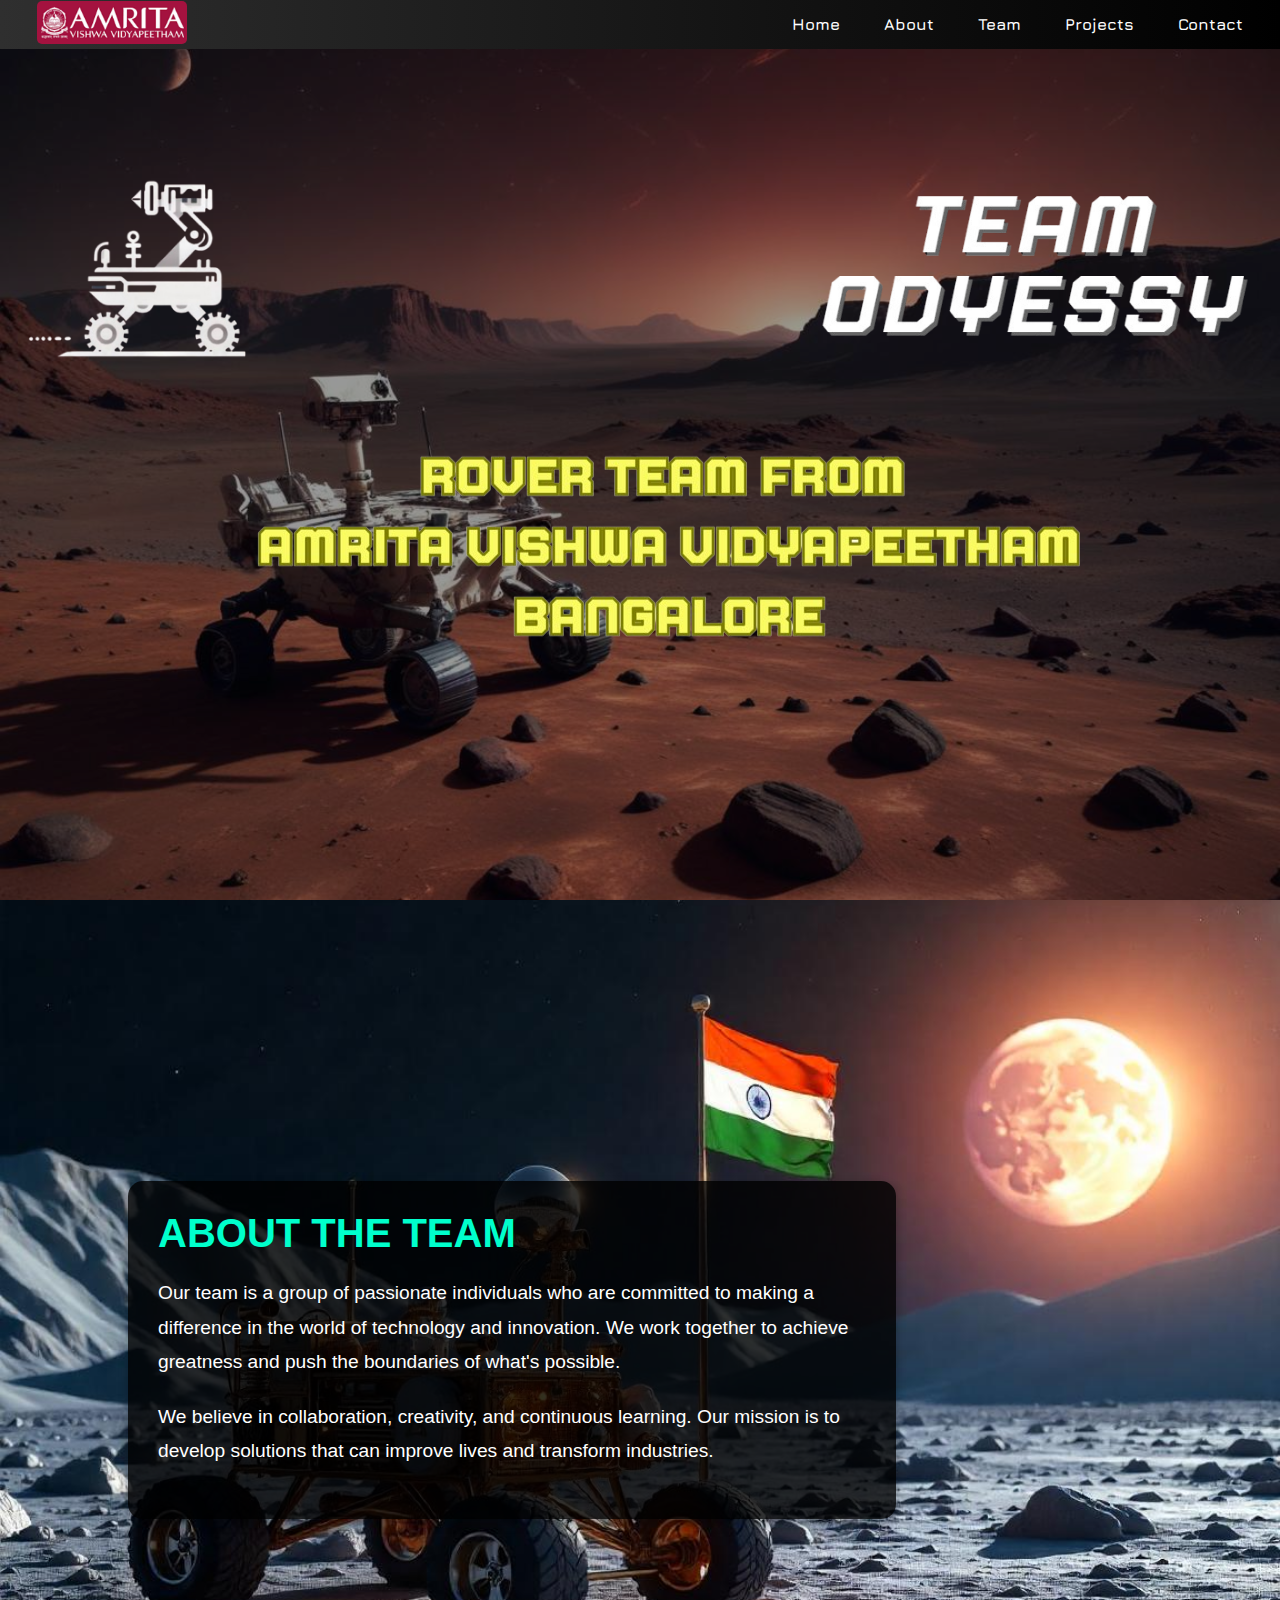
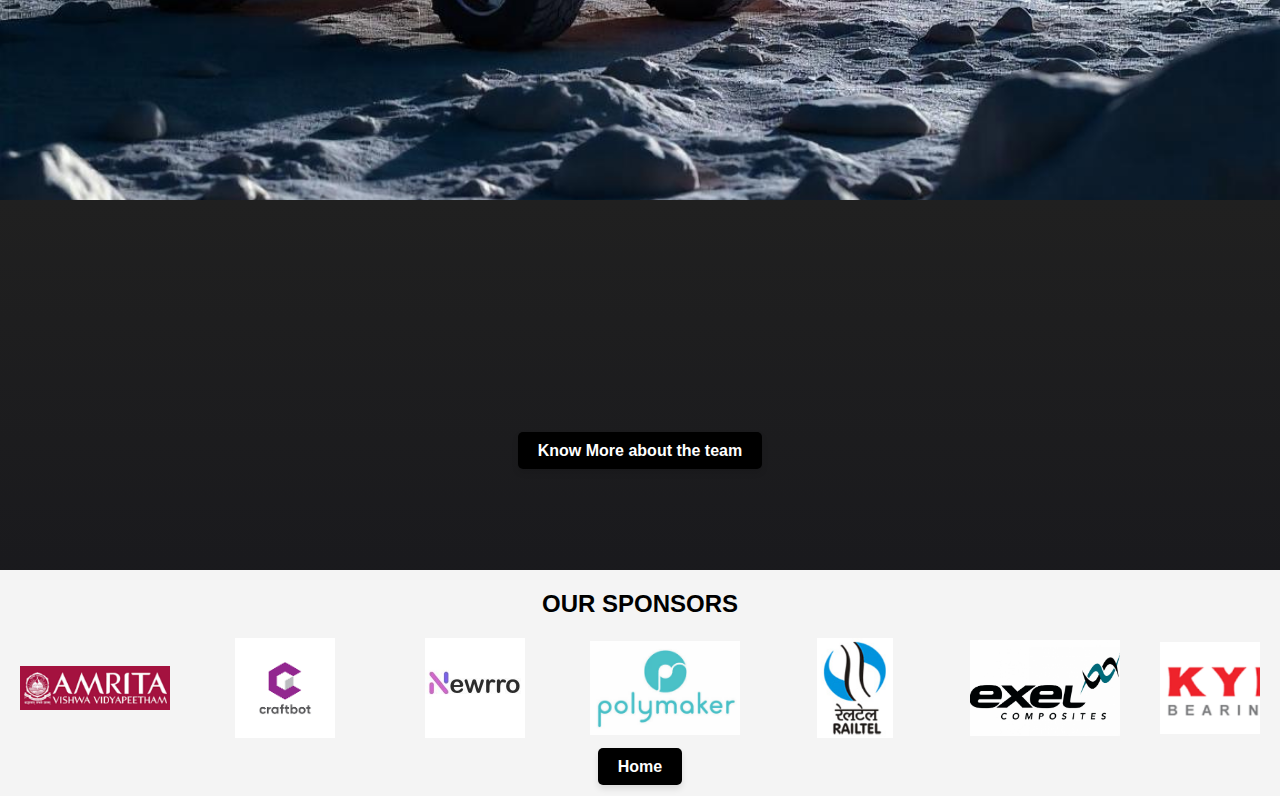
==== commit bc66e46f: "update" ====
--- a/index.html
+++ b/index.html
@@ -76,7 +76,7 @@
             <li><a href="#section1">Home</a></li>
             <li><a href="#section2">About</a></li>
             <li><a href="#section3">Team</a></li>
-            <li><a href="#section4">Projects</a></li>
+            <li><a href="projects.html">Projects</a></li>
             <li><a href="#section5">Contact</a></li>
         </ul>
     </nav>
--- a/style.css
+++ b/style.css
@@ -101,7 +101,7 @@
     max-width: 20%;
     height: auto;
     position: absolute;
-    top: 25%;        /* Vertically centers the logo */
+    top: 30%;        /* Vertically centers the logo */
     left: 0;         /* Moves the logo to the left edge */
     transform: translateY(-50%);  /* Keeps it vertically centered */
 }
@@ -111,7 +111,7 @@
     max-width: 40%;
     height: auto;
     position: absolute;
-    top: 25%;        /* Vertically centers the team name */
+    top: 30%;        /* Vertically centers the team name */
     right: 0;        /* Moves the team name to the right edge */
     transform: translateY(-50%);  /* Keeps it vertically centered */
 }
@@ -149,14 +149,15 @@
 .overlay-box {
     position: absolute;
     top: 50%; /* Center the box vertically */
-    left: 50%; /* Center the box horizontally */
+    left: 40%; /* Center the box horizontally */
     transform: translate(-50%, -50%); /* Exact centering */
-    background-color: rgba(0, 0, 0, 0.6); /* Semi-transparent black background */
+    background-color: rgba(0, 0, 0, 0.8); /* Semi-transparent black background */
     color: white; /* Text color */
     padding: 30px;
     border-radius: 15px;
-    max-width: 80%;
-    width: 600px;
+    max-width: 100%;
+    max-height: 100%;
+    width: 60%;
     box-sizing: border-box;
     text-align: left; /* Align text to the left */
     box-shadow: 0 4px 10px rgba(0, 0, 0, 0.3); /* Subtle shadow for the box */
@@ -267,6 +268,172 @@
     max-height: 100px;
     object-fit: contain;
 }
+html {
+    height: 100%;
+  }
+  
+  body {
+    height: 100%;
+    margin: 0;
+    background: linear-gradient(to bottom, #202020, #111119);
+  }
+  
+  .rain {
+    position: absolute;
+    left: 0;
+    width: 100%;
+    height: 100%;
+    z-index: 2;
+  }
+  
+  .rain.back-row {
+    display: none;
+    z-index: 1;
+    bottom: 60px;
+    opacity: 0.5;
+  }
+  
+  body.back-row-toggle .rain.back-row {
+    display: block;
+  }
+  
+  .drop {
+    position: absolute;
+    bottom: 100%;
+    width: 15px;
+    height: 120px;
+    pointer-events: none;
+    animation: drop 0.5s linear infinite;
+  }
+  
+  @keyframes drop {
+    0% {
+      transform: translateY(0vh);
+    }
+    75% {
+      transform: translateY(90vh);
+    }
+    100% {
+      transform: translateY(90vh);
+    }
+  }
+  
+  .stem {
+    width: 1px;
+    height: 60%;
+    margin-left: 7px;
+    background: linear-gradient(to bottom, rgba(255, 255, 255, 0), rgba(255, 255, 255, 0.25));
+    animation: stem 0.5s linear infinite;
+  }
+  
+  @keyframes stem {
+    0% {
+      opacity: 1;
+    }
+    65% {
+      opacity: 1;
+    }
+    75% {
+      opacity: 0;
+    }
+    100% {
+      opacity: 0;
+    }
+  }
+  
+  .splat {
+    width: 15px;
+    height: 10px;
+    border-top: 2px dotted rgba(255, 255, 255, 0.5);
+    border-radius: 50%;
+    opacity: 1;
+    transform: scale(0);
+    animation: splat 0.5s linear infinite;
+    display: none;
+  }
+  
+  body.splat-toggle .splat {
+    display: block;
+  }
+  
+  @keyframes splat {
+    0% {
+      opacity: 1;
+      transform: scale(0);
+    }
+    80% {
+      opacity: 1;
+      transform: scale(0);
+    }
+    90% {
+      opacity: 0.5;
+      transform: scale(1);
+    }
+    100% {
+      opacity: 0;
+      transform: scale(1.5);
+    }
+  }
+  
+  .toggles {
+    position: absolute;
+    top: 0;
+    left: 0;
+    z-index: 3;
+  }
+  
+  .toggle {
+    position: absolute;
+    left: 20px;
+    width: 50px;
+    height: 50px;
+    line-height: 51px;
+    box-sizing: border-box;
+    text-align: center;
+    font-family: sans-serif;
+    font-size: 10px;
+    font-weight: bold;
+    background-color: rgba(255, 255, 255, 0.2);
+    color: rgba(0, 0, 0, 0.5);
+    border-radius: 50%;
+    cursor: pointer;
+    transition: background-color 0.3s;
+  }
+  
+  .toggle:hover {
+    background-color: rgba(255, 255, 255, 0.25);
+  }
+  
+  .toggle:active {
+    background-color: rgba(255, 255, 255, 0.3);
+  }
+  
+  .toggle.active {
+    background-color: rgba(255, 255, 255, 0.4);
+  }
+  
+  .splat-toggle {
+    top: 20px;
+  }
+  
+  .back-row-toggle {
+    top: 90px;
+    line-height: 12px;
+    padding-top: 14px;
+  }
+  
+  .single-toggle {
+    top: 160px;
+  }
+  
+  body.single-toggle .drop {
+    display: none;
+  }
+  
+  body.single-toggle .drop:nth-child(10) {
+    display: block;
+  }
+  
 
 
 
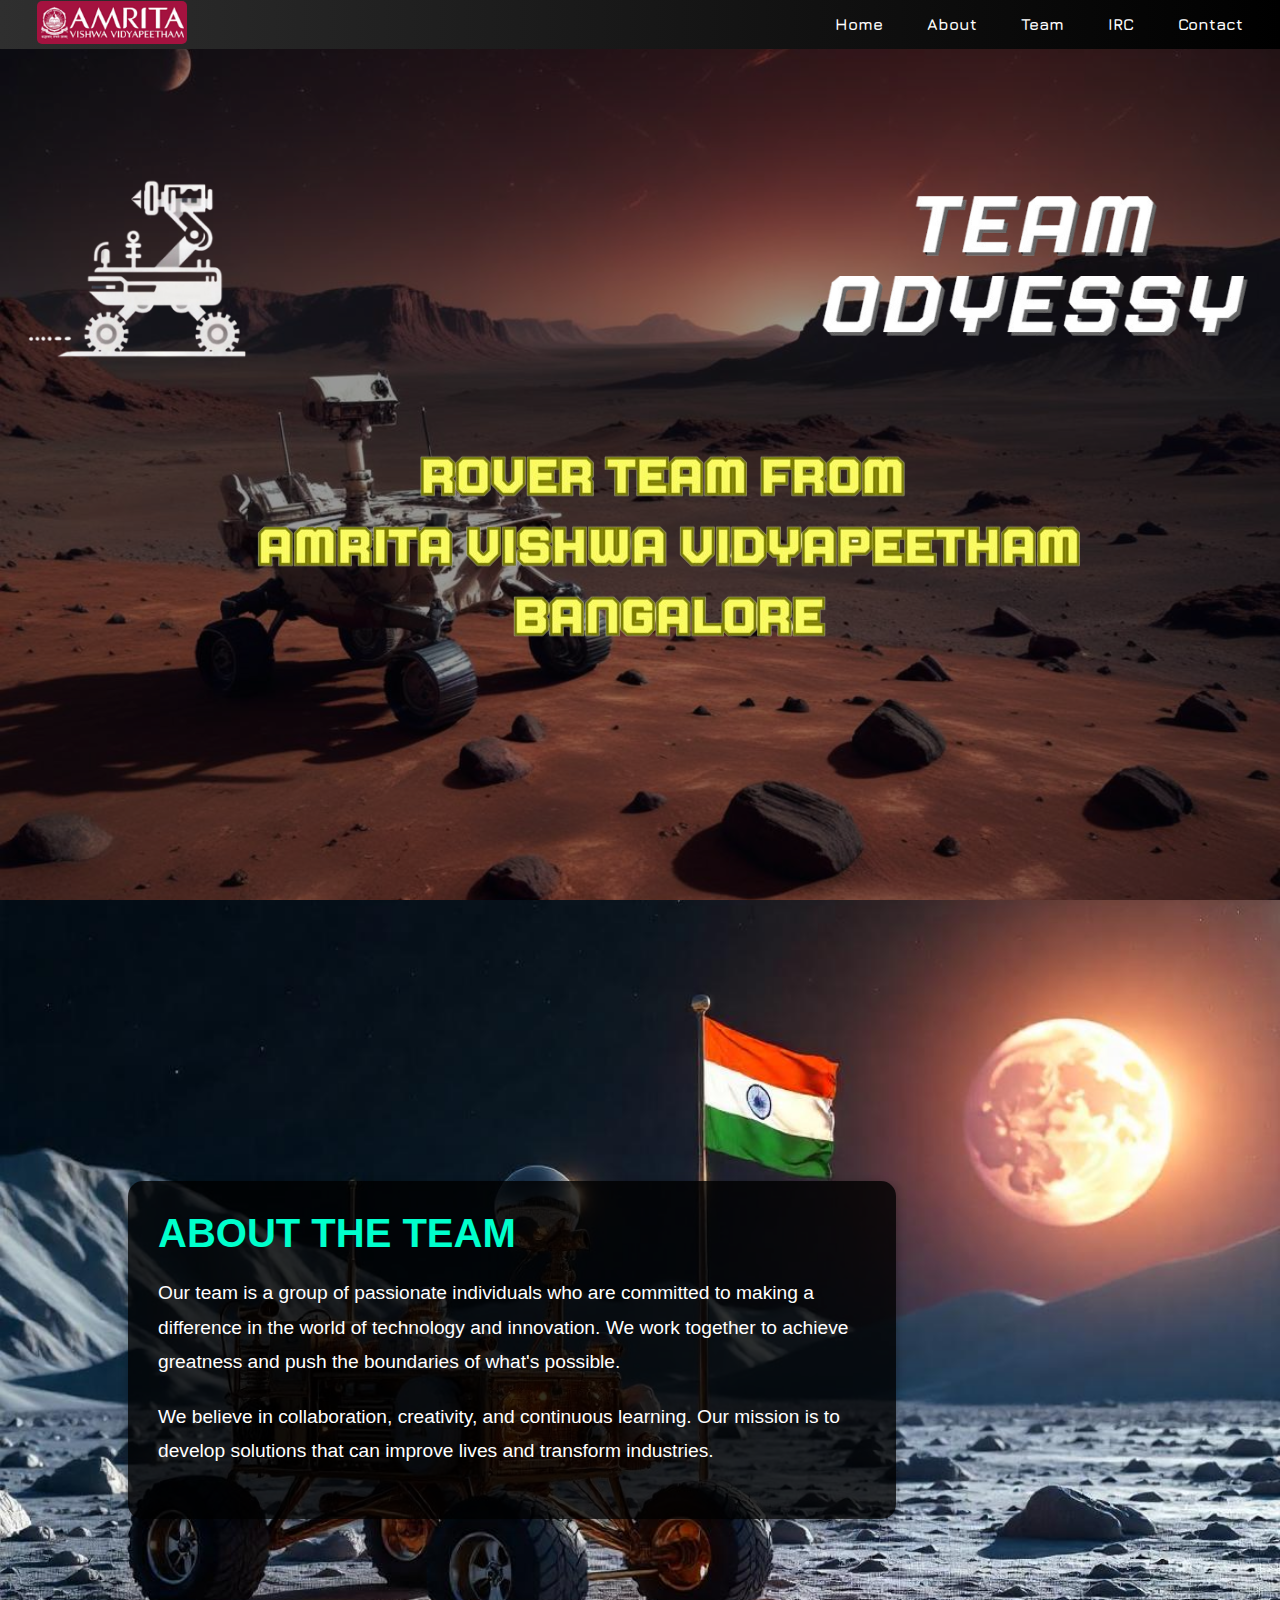
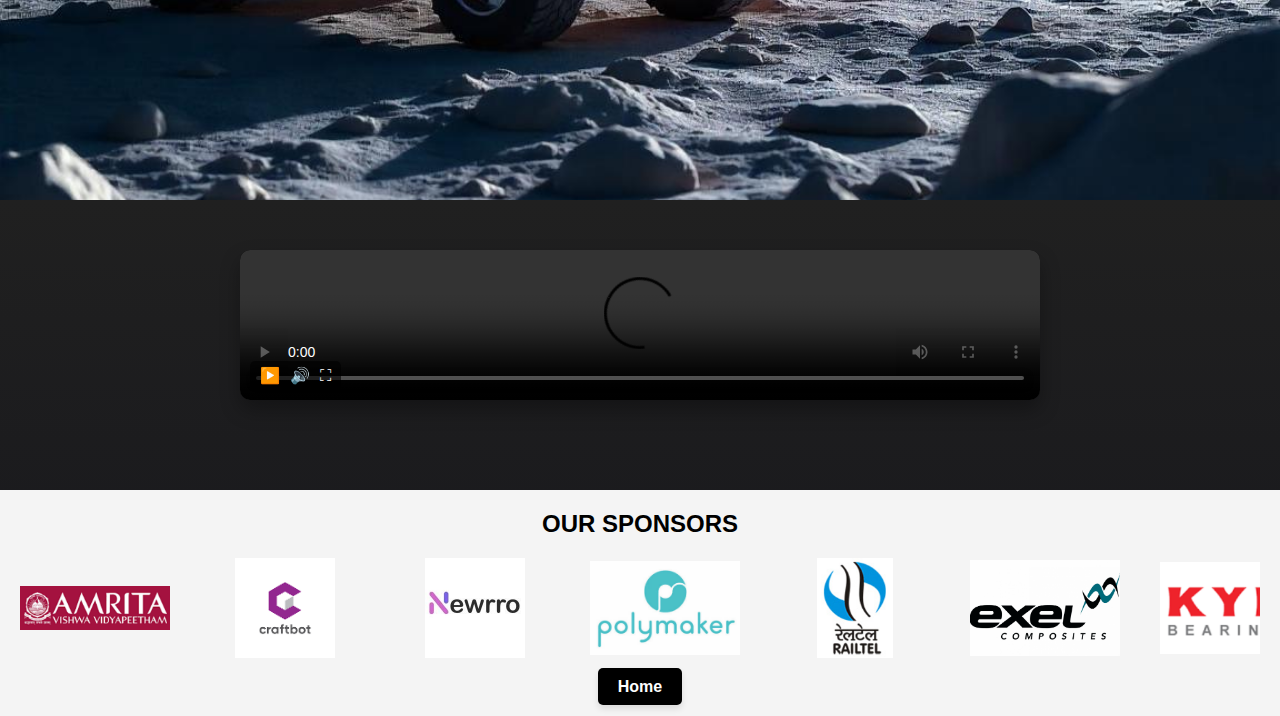
==== commit 693e765a: "message" ====
--- a/index.html
+++ b/index.html
@@ -61,8 +61,6 @@
 
 </head>
 <body>
-    <div class="custom-cursor"></div>
-
     <!-- Menu Bar -->
     <nav class="navbar">
         <ul class="nav-links">
@@ -75,8 +73,8 @@
             </break>
             <li><a href="#section1">Home</a></li>
             <li><a href="#section2">About</a></li>
-            <li><a href="#section3">Team</a></li>
-            <li><a href="projects.html">Projects</a></li>
+            <li><a href="Teams.html">Team</a></li>
+            <li><a href="IRC.html">IRC</a></li>
             <li><a href="#section5">Contact</a></li>
         </ul>
     </nav>
@@ -102,21 +100,23 @@
                 <p>We believe in collaboration, creativity, and continuous learning. Our mission is to develop solutions that can improve lives and transform industries.</p>
             </div>
         </section>
-        
         <section id="section3" class="section3">
-            <div class="video-container">
-                <!-- Embed .mp4 Video -->
-                <video id="playable-video" width="100%" height="auto" muted autoplay loop>
+            <div class="video-player-container">
+                <!-- Video Player -->
+                <video id="playable-video" class="video-player" width="100%" height="auto" controls>
                     <source src="Videos/IRC (International Rover Challenge) ｜ Team Odyssey ｜ AVVB ｜ Rover Functionality Demonstration ｜.mp4" type="video/mp4">
                     Your browser does not support the video tag.
                 </video>
-            </div>
-            <br>             
-        <section id="button_sec" class="button_sec">
-            <div class="know-more">
-                <a href="Teams.html" class="button">Know More about the team</a>
+        
+                <!-- Custom Controls (optional) -->
+                <div class="custom-controls">
+                    <button id="play-pause" class="control-button">▶️</button>
+                    <button id="mute-unmute" class="control-button">🔊</button>
+                    <button id="fullscreen" class="control-button">⛶</button>
+                </div>
             </div>
         </section>
+        
         </section>
         <section id="section5" class="section5">
         </section>
--- a/style.css
+++ b/style.css
@@ -489,3 +489,54 @@
         max-width: 250px;
     }
 }
+/* Video Player Container */
+.video-player-container {
+  position: relative;
+  width: 80%; /* Adjust width as needed */
+  max-width: 800px;
+  margin: 0 auto;
+  border-radius: 10px;
+  overflow: hidden;
+  box-shadow: 0 10px 20px rgba(0, 0, 0, 0.3);
+}
+
+/* Video Player */
+.video-player {
+  display: block;
+  width: 100%;
+  height: auto;
+  background-color: #000; /* Ensures no blank space around video */
+}
+
+/* Custom Controls */
+.custom-controls {
+  position: absolute;
+  bottom: 10px;
+  left: 10px;
+  display: flex;
+  gap: 10px;
+  align-items: center;
+  z-index: 10;
+  background: rgba(0, 0, 0, 0.6);
+  padding: 5px 10px;
+  border-radius: 5px;
+}
+
+/* Control Buttons */
+.control-button {
+  border: none;
+  background: none;
+  color: white;
+  font-size: 16px;
+  cursor: pointer;
+  transition: transform 0.2s;
+}
+
+.control-button:hover {
+  transform: scale(1.2);
+}
+
+.control-button:active {
+  transform: scale(1);
+}
+
